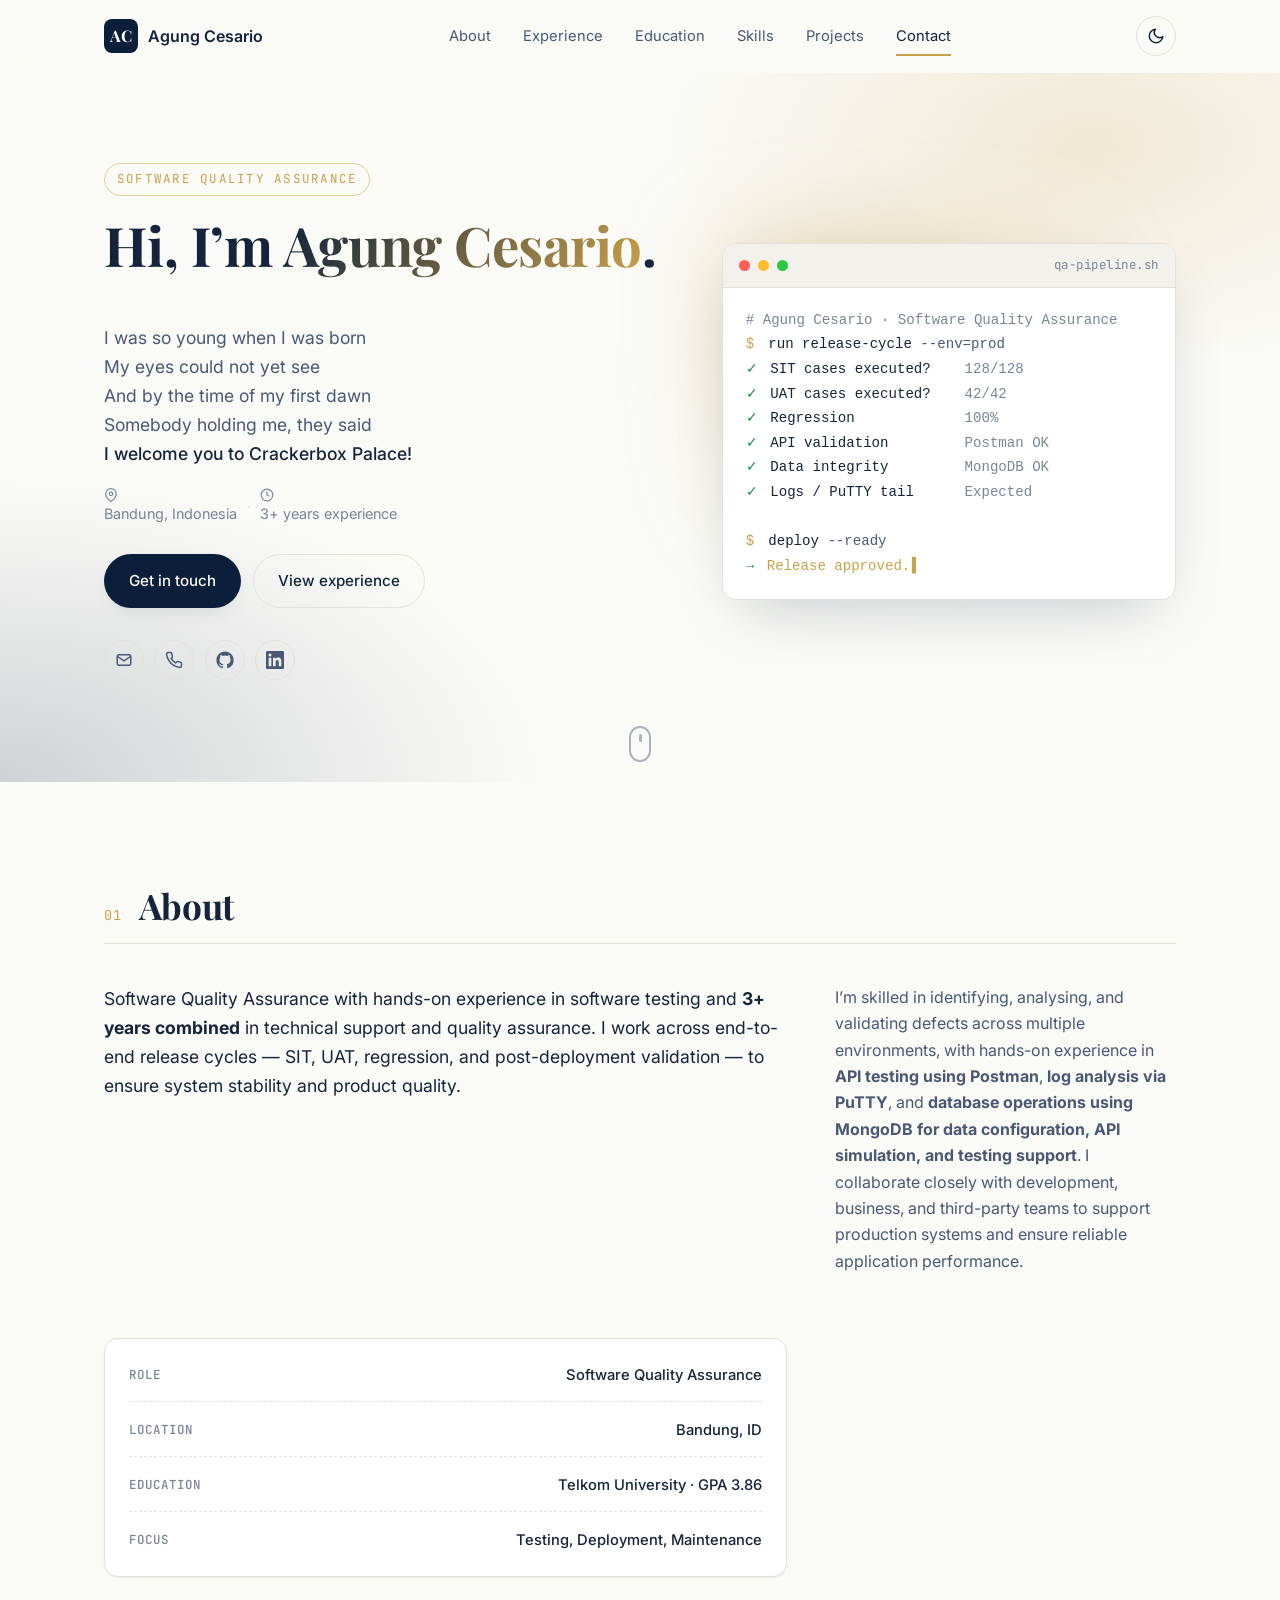
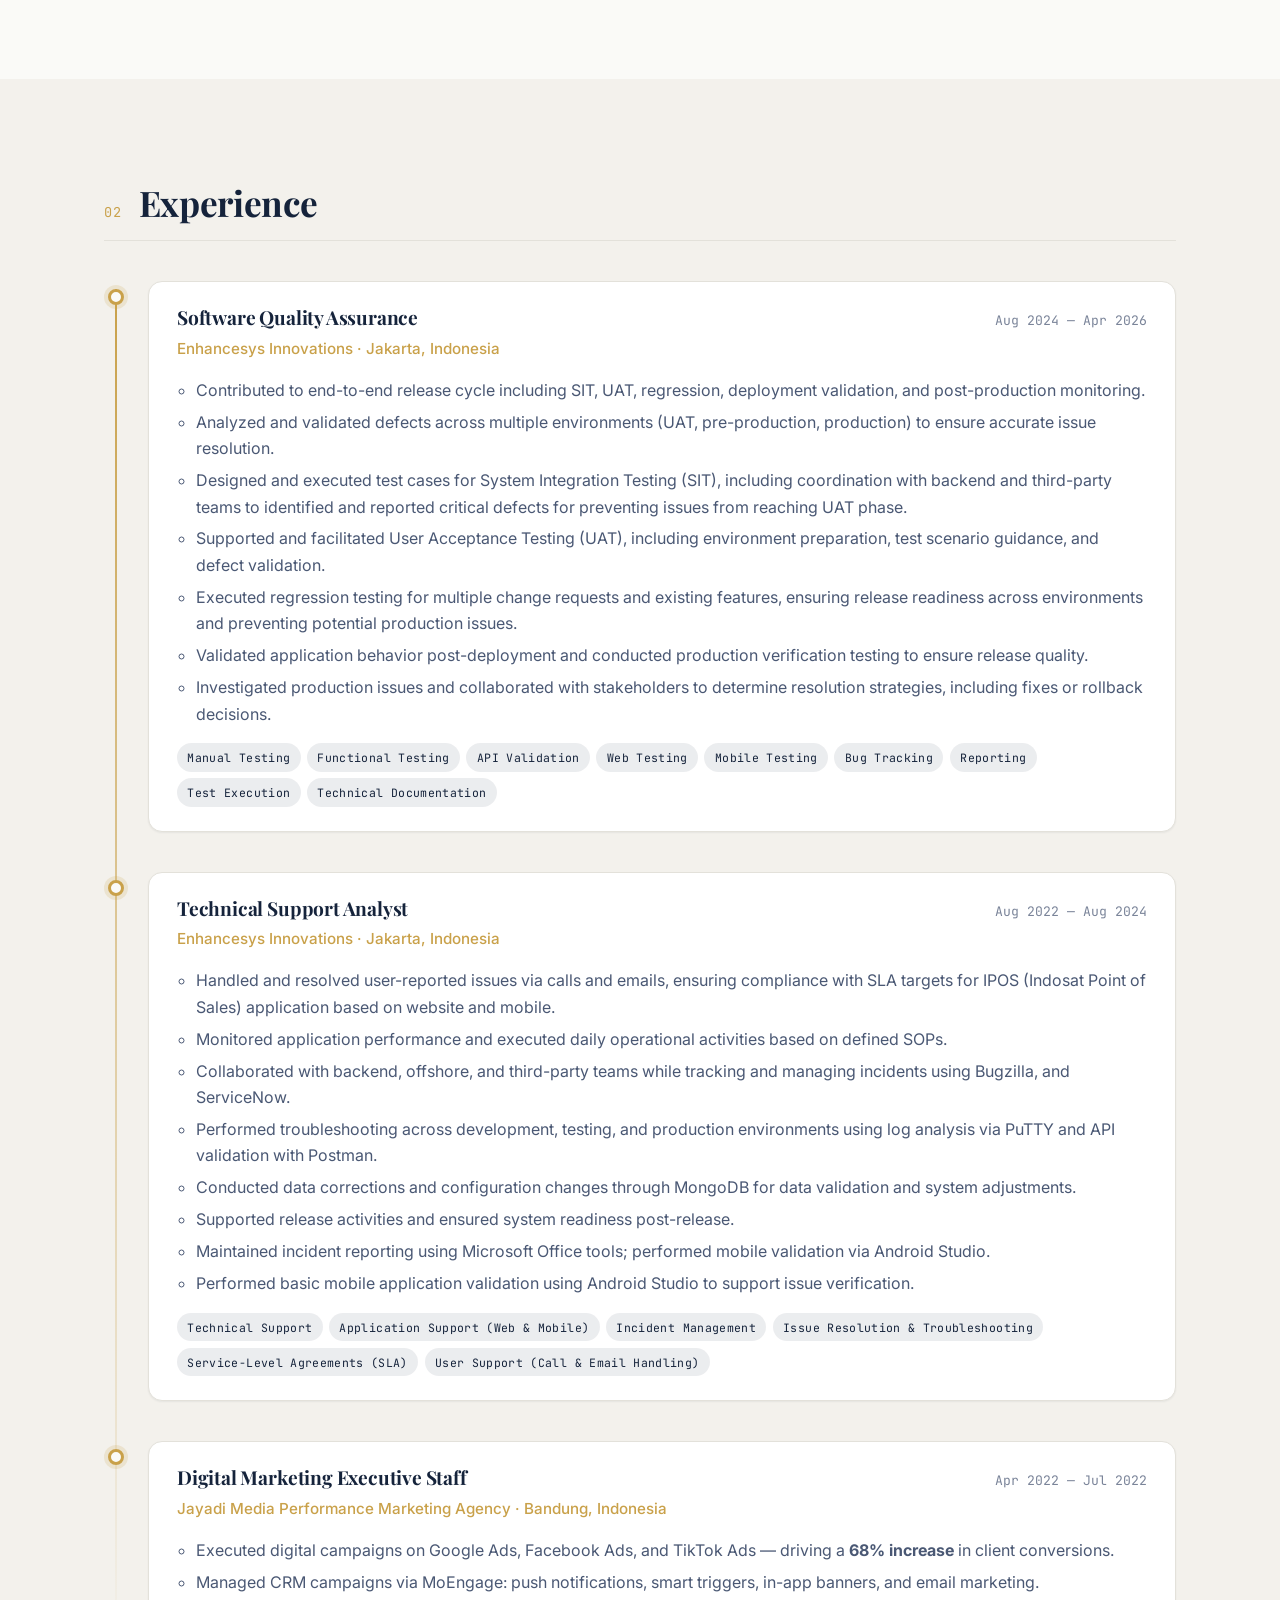
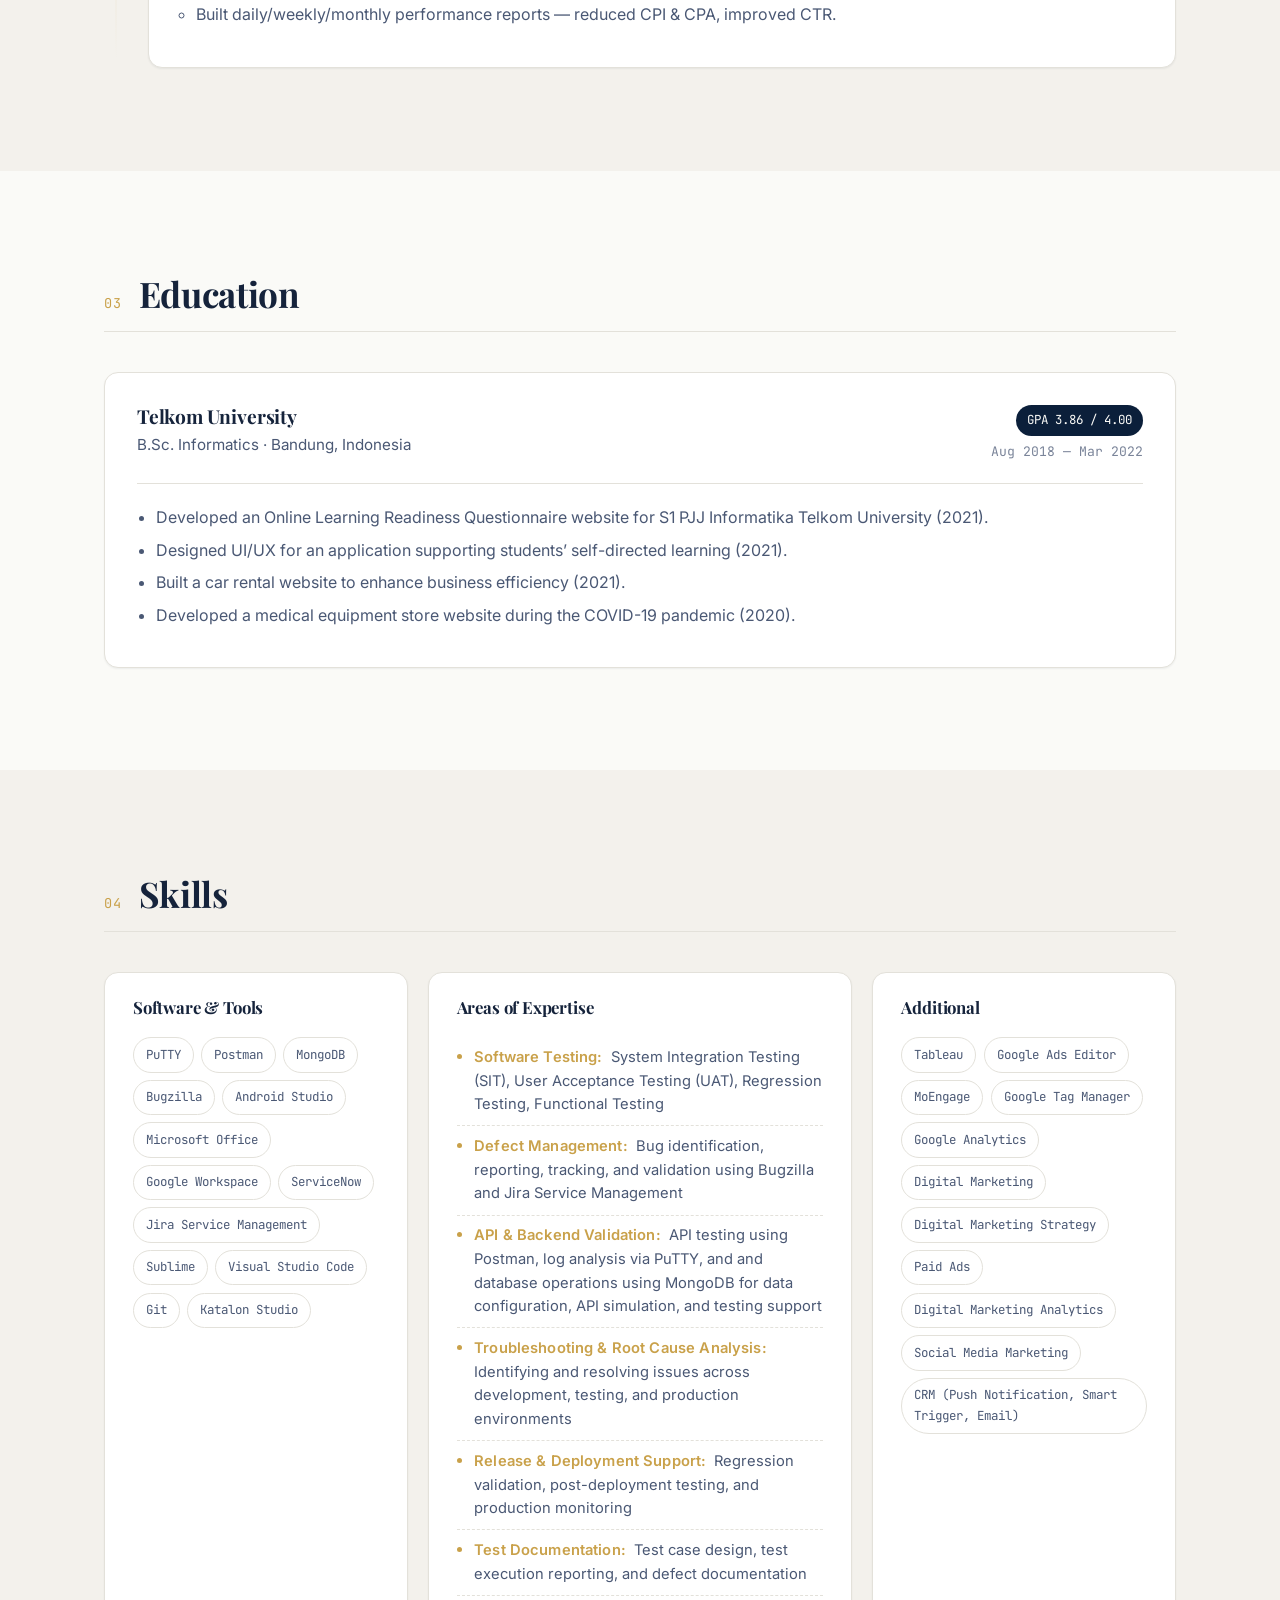
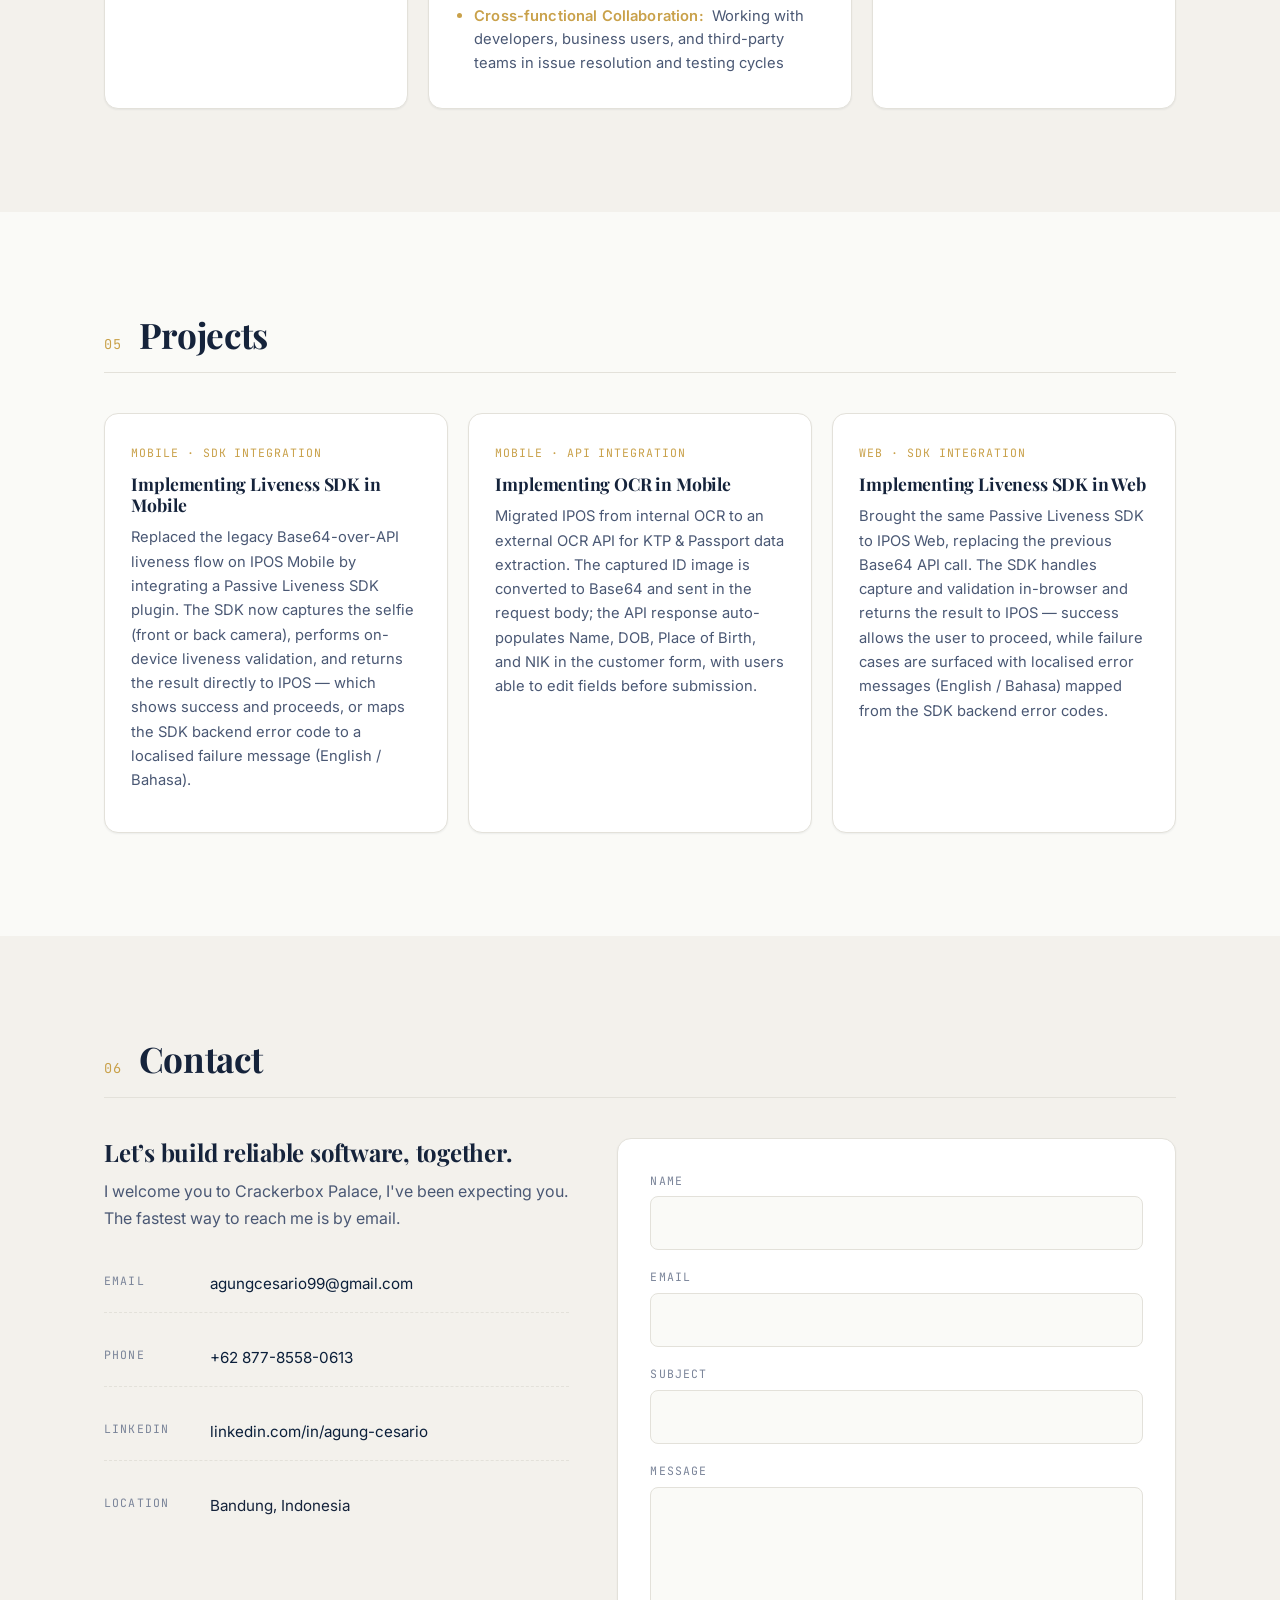
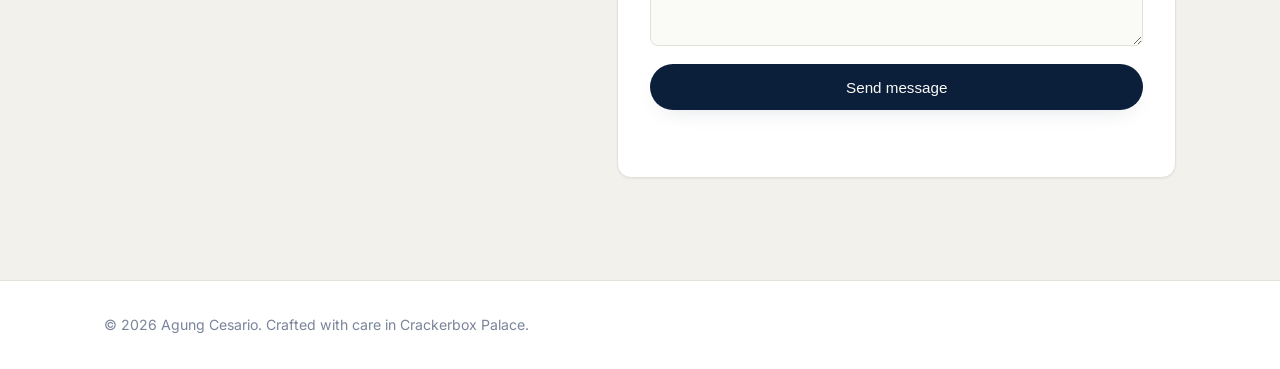
==== index.html @ 59f6a0f1 "update: minor content or layout change" ====
<!doctype html>
<html lang="en">
<head>
  <meta charset="utf-8" />
  <meta name="viewport" content="width=device-width, initial-scale=1" />
  <title>Agung Cesario — Software Quality Assurance</title>
  <meta name="description" content="Portfolio of Agung Cesario — Software Quality Assurance Engineer based in Jakarta, Indonesia. Specialised in SIT, UAT, regression testing, API & database validation." />
  <meta name="author" content="Agung Cesario" />
  <meta name="theme-color" content="#0b1f3a" />

  <!-- Open Graph -->
  <meta property="og:type" content="website" />
  <meta property="og:title" content="Agung Cesario — Software Quality Assurance" />
  <meta property="og:description" content="Software Quality Assurance"| SIT · UAT · Regression · API & SQL validation." />
  <meta property="og:url" content="https://agungcesario.github.io/" />

  <link rel="preconnect" href="https://fonts.googleapis.com" />
  <link rel="preconnect" href="https://fonts.gstatic.com" crossorigin />
  <link href="https://fonts.googleapis.com/css2?family=Inter:wght@300;400;500;600;700&family=Playfair+Display:wght@600;700&family=JetBrains+Mono:wght@400;500&display=swap" rel="stylesheet" />

  <link rel="stylesheet" href="styles.css" />
  <link rel="icon" href="data:image/svg+xml,%3Csvg xmlns='http://www.w3.org/2000/svg' viewBox='0 0 100 100'%3E%3Crect width='100' height='100' rx='20' fill='%230b1f3a'/%3E%3Ctext x='50' y='66' font-size='52' text-anchor='middle' fill='%23d4af37' font-family='Georgia,serif' font-weight='700'%3EA%3C/text%3E%3C/svg%3E" />
</head>
<body>
  <a class="skip-link" href="#main">Skip to content</a>

  <!-- ===== Navigation ===== -->
  <header class="nav" id="nav">
    <div class="container nav-inner">
      <a href="#hero" class="brand" aria-label="Agung Cesario — Home">
        <span class="brand-mark">AC</span>
        <span class="brand-text">Agung Cesario</span>
      </a>

      <nav class="nav-links" aria-label="Primary">
        <a href="#about">About</a>
        <a href="#experience">Experience</a>
        <a href="#education">Education</a>
        <a href="#skills">Skills</a>
        <a href="#projects">Projects</a>
        <a href="#contact">Contact</a>
      </nav>

      <div class="nav-actions">
        <button id="theme-toggle" class="icon-btn" aria-label="Toggle dark mode" title="Toggle theme">
          <svg class="icon-sun" width="18" height="18" viewBox="0 0 24 24" fill="none" stroke="currentColor" stroke-width="2" stroke-linecap="round" stroke-linejoin="round"><circle cx="12" cy="12" r="4"/><path d="M12 2v2M12 20v2M4.93 4.93l1.41 1.41M17.66 17.66l1.41 1.41M2 12h2M20 12h2M4.93 19.07l1.41-1.41M17.66 6.34l1.41-1.41"/></svg>
          <svg class="icon-moon" width="18" height="18" viewBox="0 0 24 24" fill="none" stroke="currentColor" stroke-width="2" stroke-linecap="round" stroke-linejoin="round"><path d="M21 12.79A9 9 0 1 1 11.21 3 7 7 0 0 0 21 12.79z"/></svg>
        </button>
        <button id="menu-toggle" class="icon-btn menu-toggle" aria-label="Open menu" aria-expanded="false">
          <span></span><span></span><span></span>
        </button>
      </div>
    </div>
  </header>

  <main id="main">

    <!-- ===== Hero ===== -->
    <section id="hero" class="hero">
      <div class="container hero-inner">
        <div class="hero-text">
          <p class="eyebrow">Software Quality Assurance</p>
          <h1 class="hero-title">
            Hi, I&rsquo;m <span class="accent">Agung Cesario</span>.
          </h1>
          <p class="hero-sub">
            <br>I was so young when I was born 
            <br>My eyes could not yet see
            <br>And by the time of my first dawn
            <br>Somebody holding me, they said
            <br><em>I welcome you to Crackerbox Palace!</em>
          </p>

          <div class="hero-meta">
            <span><svg width="14" height="14" viewBox="0 0 24 24" fill="none" stroke="currentColor" stroke-width="2"><path d="M21 10c0 7-9 13-9 13s-9-6-9-13a9 9 0 0 1 18 0z"/><circle cx="12" cy="10" r="3"/></svg> Bandung, Indonesia</span>
            <span class="dot">·</span>
            <span><svg width="14" height="14" viewBox="0 0 24 24" fill="none" stroke="currentColor" stroke-width="2"><circle cx="12" cy="12" r="10"/><path d="M12 6v6l4 2"/></svg> 3+ years experience</span>
          </div>

          <div class="hero-cta">
            <a class="btn btn-primary" href="#contact">Get in touch</a>
            <a class="btn btn-ghost" href="#experience">View experience</a>
          </div>

          <div class="hero-socials" aria-label="Social links">
            <a href="mailto:agungcesario99@gmail.com" aria-label="Email">
              <svg width="18" height="18" viewBox="0 0 24 24" fill="none" stroke="currentColor" stroke-width="2"><rect x="3" y="5" width="18" height="14" rx="2"/><path d="m3 7 9 6 9-6"/></svg>
            </a>
            <a href="tel:+6287785580613" aria-label="Phone">
              <svg width="18" height="18" viewBox="0 0 24 24" fill="none" stroke="currentColor" stroke-width="2"><path d="M22 16.92v3a2 2 0 0 1-2.18 2 19.79 19.79 0 0 1-8.63-3.07 19.5 19.5 0 0 1-6-6A19.79 19.79 0 0 1 2.12 4.18 2 2 0 0 1 4.11 2h3a2 2 0 0 1 2 1.72c.13.96.36 1.9.7 2.81a2 2 0 0 1-.45 2.11L8.09 9.91a16 16 0 0 0 6 6l1.27-1.27a2 2 0 0 1 2.11-.45c.91.34 1.85.57 2.81.7A2 2 0 0 1 22 16.92z"/></svg>
            </a>
            <a href="https://github.com/agungcesario" aria-label="GitHub" target="_blank" rel="noopener">
              <svg width="18" height="18" viewBox="0 0 24 24" fill="currentColor"><path d="M12 .5C5.65.5.5 5.65.5 12a11.5 11.5 0 0 0 7.86 10.92c.58.1.79-.25.79-.56v-2c-3.2.7-3.87-1.37-3.87-1.37-.52-1.34-1.28-1.7-1.28-1.7-1.05-.72.08-.7.08-.7 1.16.08 1.77 1.2 1.77 1.2 1.03 1.77 2.7 1.26 3.36.96.1-.75.4-1.26.73-1.55-2.55-.29-5.24-1.28-5.24-5.7 0-1.26.45-2.29 1.19-3.1-.12-.3-.52-1.48.11-3.08 0 0 .97-.31 3.18 1.18a11 11 0 0 1 5.78 0c2.2-1.49 3.17-1.18 3.17-1.18.64 1.6.24 2.78.12 3.08.74.81 1.18 1.84 1.18 3.1 0 4.43-2.69 5.4-5.26 5.69.41.36.78 1.07.78 2.16v3.2c0 .31.2.67.8.56A11.5 11.5 0 0 0 23.5 12C23.5 5.65 18.35.5 12 .5z"/></svg>
            </a>
            <a href="https://www.linkedin.com/in/agung-cesario-a86125245/" aria-label="LinkedIn" target="_blank" rel="noopener">
              <svg width="18" height="18" viewBox="0 0 24 24" fill="currentColor"><path d="M20.45 20.45h-3.55v-5.57c0-1.33-.03-3.04-1.85-3.04-1.86 0-2.14 1.45-2.14 2.95v5.66H9.36V9h3.41v1.56h.05c.48-.9 1.64-1.85 3.37-1.85 3.6 0 4.27 2.37 4.27 5.45v6.29zM5.34 7.43a2.06 2.06 0 1 1 0-4.12 2.06 2.06 0 0 1 0 4.12zM7.12 20.45H3.56V9h3.56v11.45zM22.22 0H1.77C.79 0 0 .77 0 1.72v20.56C0 23.23.79 24 1.77 24h20.45c.98 0 1.78-.77 1.78-1.72V1.72C24 .77 23.2 0 22.22 0z"/></svg>
            </a>
          </div>
        </div>

        <div class="hero-card" aria-hidden="true">
          <div class="card-glow"></div>
          <div class="terminal">
            <div class="terminal-bar">
              <span></span><span></span><span></span>
              <p>qa-pipeline.sh</p>
            </div>
            <pre class="terminal-body"><span class="t-comment"># Agung Cesario · Software Quality Assurance</span>
<span class="t-prompt">$</span> run release-cycle <span class="t-flag">--env=prod</span>
<span class="t-ok">✓</span> SIT cases executed?    <span class="t-dim">128/128</span>
<span class="t-ok">✓</span> UAT cases executed?    <span class="t-dim">42/42</span>
<span class="t-ok">✓</span> Regression             <span class="t-dim">100%</span>
<span class="t-ok">✓</span> API validation         <span class="t-dim">Postman OK</span>
<span class="t-ok">✓</span> Data integrity         <span class="t-dim">MongoDB OK</span>
<span class="t-ok">✓</span> Logs / PuTTY tail      <span class="t-dim">Expected</span>

<span class="t-prompt">$</span> deploy <span class="t-flag">--ready</span>
<span class="t-ok">→</span> <span class="t-accent">Release approved.</span><span class="cursor">▍</span></pre>
          </div>
        </div>
      </div>
      <div class="scroll-cue" aria-hidden="true"><span></span></div>
    </section>

    <!-- ===== About ===== -->
    <section id="about" class="section">
      <div class="container">
        <header class="section-head">
          <span class="section-num">01</span>
          <h2>About</h2>
        </header>

        <div class="about-grid">
          <p class="lead">
            Software Quality Assurance with hands-on experience in software testing and
            <strong>3+ years combined</strong> in technical support and quality assurance. I work across
            end-to-end release cycles — SIT, UAT, regression, and post-deployment validation — to ensure
            system stability and product quality.
          </p>
          <p>
            I&rsquo;m skilled in identifying, analysing, and validating defects across multiple environments,
            with hands-on experience in <strong>API testing using Postman</strong>, <strong>log analysis via PuTTY</strong>,
            and <strong>database operations using
            MongoDB for data configuration, API simulation, and testing support</strong>. I collaborate closely with development, business,
            and third-party teams to support production systems and ensure reliable application performance.
          </p>

          <ul class="quick-facts">
            <li><strong>Role</strong><span>Software Quality Assurance</span></li>
            <li><strong>Location</strong><span>Bandung, ID</span></li>
            <li><strong>Education</strong><span>Telkom University · GPA 3.86</span></li>
            <li><strong>Focus</strong><span>Testing, Deployment, Maintenance</span></li>
          </ul>
        </div>
      </div>
    </section>

    <!-- ===== Experience ===== -->
    <section id="experience" class="section section-alt">
      <div class="container">
        <header class="section-head">
          <span class="section-num">02</span>
          <h2>Experience</h2>
        </header>

        <ol class="timeline">
          <li class="t-item">
            <div class="t-marker"></div>
            <div class="t-content">
              <div class="t-head">
                <h3>Software Quality Assurance</h3>
                <span class="t-date">Aug 2024 — Apr 2026</span>
              </div>
              <p class="t-company">Enhancesys Innovations · Jakarta, Indonesia</p>
              <ul>
                <li>Contributed to end-to-end release cycle including SIT, UAT, regression, deployment validation, and post-production monitoring.</li>
                <li>Analyzed and validated defects across multiple environments (UAT, pre-production, production) to ensure accurate issue resolution.</li>
                <li>Designed and executed test cases for System Integration Testing (SIT), including coordination with backend and third-party teams to identified and reported critical defects for preventing issues from reaching UAT phase.</li>
                <li>Supported and facilitated User Acceptance Testing (UAT), including environment preparation, test scenario guidance, and defect validation.</li>
                <li>Executed regression testing for multiple change requests and existing features, ensuring release readiness across environments and preventing potential production issues.</li>
                <li>Validated application behavior post-deployment and conducted production verification testing to ensure release quality.</li>
                <li>Investigated production issues and collaborated with stakeholders to determine resolution strategies, including fixes or rollback decisions.</li>
              </ul>
              <div class="chips">
                <span>Manual Testing</span><span>Functional Testing</span><span>API Validation</span><span>Web Testing</span><span>Mobile Testing</span><span>Bug Tracking</span><span>Reporting</span><span>Test Execution</span><span>Technical Documentation</span>
              </div>
            </div>
          </li>

          <li class="t-item">
            <div class="t-marker"></div>
            <div class="t-content">
              <div class="t-head">
                <h3>Technical Support Analyst</h3>
                <span class="t-date">Aug 2022 — Aug 2024</span>
              </div>
              <p class="t-company">Enhancesys Innovations · Jakarta, Indonesia</p>
              <ul>
                <li>Handled and resolved user-reported issues via calls and emails, ensuring compliance with SLA targets for IPOS (Indosat Point of Sales) application based on website and mobile.</li>
                <li>Monitored application performance and executed daily operational activities based on defined SOPs.</li>
                <li>Collaborated with backend, offshore, and third-party teams while tracking and managing incidents using Bugzilla, and ServiceNow.</li>
                <li>Performed troubleshooting across development, testing, and production environments using log analysis via PuTTY and API validation with Postman.</li>
                <li>Conducted data corrections and configuration changes through MongoDB for data validation and system adjustments.</li>
                <li>Supported release activities and ensured system readiness post-release.</li>
                <li>Maintained incident reporting using Microsoft Office tools; performed mobile validation via Android Studio.</li>
                <li>Performed basic mobile application validation using Android Studio to support issue verification.</li>
              </ul>
              <div class="chips">
                <span>Technical Support</span><span>Application Support (Web & Mobile)</span><span>Incident Management</span><span>Issue Resolution & Troubleshooting</span><span>Service-Level Agreements (SLA)</span><span>User Support (Call & Email Handling)</span>
              </div>
            </div>
          </li>

          <li class="t-item">
            <div class="t-marker"></div>
            <div class="t-content">
              <div class="t-head">
                <h3>Digital Marketing Executive Staff</h3>
                <span class="t-date">Apr 2022 — Jul 2022</span>
              </div>
              <p class="t-company">Jayadi Media Performance Marketing Agency · Bandung, Indonesia</p>
              <ul>
                <li>Executed digital campaigns on Google Ads, Facebook Ads, and TikTok Ads — driving a <strong>68% increase</strong> in client conversions.</li>
                <li>Managed CRM campaigns via MoEngage: push notifications, smart triggers, in-app banners, and email marketing.</li>
                <li>Built daily/weekly/monthly performance reports — reduced CPI &amp; CPA, improved CTR.</li>
              </ul>
              <div class="chips">
              </div>
            </div>
          </li>
        </ol>
      </div>
    </section>

    <!-- ===== Education ===== -->
    <section id="education" class="section">
      <div class="container">
        <header class="section-head">
          <span class="section-num">03</span>
          <h2>Education</h2>
        </header>

        <article class="edu-card">
          <div class="edu-head">
            <div>
              <h3>Telkom University</h3>
              <p class="edu-meta">B.Sc. Informatics · Bandung, Indonesia</p>
            </div>
            <div class="edu-side">
              <span class="badge">GPA 3.86 / 4.00</span>
              <span class="t-date">Aug 2018 — Mar 2022</span>
            </div>
          </div>
          <ul>
            <li>Developed an Online Learning Readiness Questionnaire website for S1 PJJ Informatika Telkom University (2021).</li>
            <li>Designed UI/UX for an application supporting students&rsquo; self-directed learning (2021).</li>
            <li>Built a car rental website to enhance business efficiency (2021).</li>
            <li>Developed a medical equipment store website during the COVID-19 pandemic (2020).</li>
          </ul>
        </article>
      </div>
    </section>

    <!-- ===== Skills ===== -->
    <section id="skills" class="section section-alt">
      <div class="container">
        <header class="section-head">
          <span class="section-num">04</span>
          <h2>Skills</h2>
        </header>

        <div class="skills-grid skills-3col">
          <div class="skill-card">
            <h3>Software &amp; Tools</h3>
            <div class="tag-cloud">
              <span>PuTTY</span><span>Postman</span><span>MongoDB
              </span><span>Bugzilla</span>
              <span>Android Studio</span><span>Microsoft Office</span><span>Google Workspace</span>
              <span>ServiceNow</span><span>Jira Service Management</span><span>Sublime</span>
              <span>Visual Studio Code</span><span>Git</span><span>Katalon Studio</span>
            </div>
          </div>

          <div class="skill-card">
            <h3>Areas of Expertise</h3>
            <ul class="expertise-list">
              <li><strong>Software Testing:</strong> System Integration Testing (SIT), User Acceptance Testing (UAT), Regression Testing, Functional Testing</li>
              <li><strong>Defect Management:</strong> Bug identification, reporting, tracking, and validation using Bugzilla and Jira Service Management</li>
              <li><strong>API &amp; Backend Validation:</strong> API testing using Postman, log analysis via PuTTY, and and database operations using
              MongoDB for data configuration, API simulation, and testing support</li>
              <li><strong>Troubleshooting &amp; Root Cause Analysis:</strong> Identifying and resolving issues across development, testing, and production environments</li>
              <li><strong>Release &amp; Deployment Support:</strong> Regression validation, post-deployment testing, and production monitoring</li>
              <li><strong>Test Documentation:</strong> Test case design, test execution reporting, and defect documentation</li>
              <li><strong>Cross-functional Collaboration:</strong> Working with developers, business users, and third-party teams in issue resolution and testing cycles</li>
            </ul>
          </div>

          <div class="skill-card">
            <h3>Additional</h3>
            <div class="tag-cloud">
              <span>Tableau</span><span>Google Ads Editor</span><span>MoEngage</span>
              <span>Google Tag Manager</span><span>Google Analytics</span>
              <span>Digital Marketing</span><span>Digital Marketing Strategy</span>
              <span>Paid Ads</span><span>Digital Marketing Analytics</span>
              <span>Social Media Marketing</span>
              <span>CRM (Push Notification, Smart Trigger, Email)</span>
            </div>
          </div>
        </div>
      </div>
    </section>

    <!-- ===== Projects ===== -->
    <section id="projects" class="section">
      <div class="container">
        <header class="section-head">
          <span class="section-num">05</span>
          <h2>Projects</h2>
        </header>

        <div class="projects-grid">
          <article class="project">
            <div class="project-tag">Mobile · SDK Integration</div>
            <h3>Implementing Liveness SDK in Mobile</h3>
            <p>Replaced the legacy Base64-over-API liveness flow on IPOS Mobile by integrating a Passive Liveness SDK plugin. The SDK now captures the selfie (front or back camera), performs on-device liveness validation, and returns the result directly to IPOS — which shows success and proceeds, or maps the SDK backend error code to a localised failure message (English / Bahasa).</p>
            <ul class="project-stack">
            </ul>
          </article>

          <article class="project">
            <div class="project-tag">Mobile · API Integration</div>
            <h3>Implementing OCR in Mobile</h3>
            <p>Migrated IPOS from internal OCR to an external OCR API for KTP &amp; Passport data extraction. The captured ID image is converted to Base64 and sent in the request body; the API response auto-populates Name, DOB, Place of Birth, and NIK in the customer form, with users able to edit fields before submission.</p>
            <ul class="project-stack">
            </ul>
          </article>

          <article class="project">
            <div class="project-tag">Web · SDK Integration</div>
            <h3>Implementing Liveness SDK in Web</h3>
            <p>Brought the same Passive Liveness SDK to IPOS Web, replacing the previous Base64 API call. The SDK handles capture and validation in-browser and returns the result to IPOS — success allows the user to proceed, while failure cases are surfaced with localised error messages (English / Bahasa) mapped from the SDK backend error codes.</p>
            <ul class="project-stack">
            </ul>
          </article>
        </div>
      </div>
    </section>

    <!-- ===== Contact ===== -->
    <section id="contact" class="section section-alt">
      <div class="container contact-wrap">
        <header class="section-head">
          <span class="section-num">06</span>
          <h2>Contact</h2>
        </header>

        <div class="contact-grid">
          <div class="contact-info">
            <h3>Let&rsquo;s build reliable software, together.</h3>
            <p>I welcome you to Crackerbox Palace, I've been expecting you. The fastest way to reach me is by email.</p>

            <ul class="contact-list">
              <li>
                <span class="ci-label">Email</span>
                <a href="mailto:agungcesario99@gmail.com">agungcesario99@gmail.com</a>
              </li>
              <li>
                <span class="ci-label">Phone</span>
                <a href="tel:+6287785580613">+62 877-8558-0613</a>
              </li>
              <li>
                <span class="ci-label">LinkedIn</span>
                <a href="https://www.linkedin.com/in/agung-cesario-a86125245/" target="_blank" rel="noopener">linkedin.com/in/agung-cesario</a>
              </li>
              <li>
                <span class="ci-label">Location</span>
                <span>Bandung, Indonesia</span>
              </li>
            </ul>
          </div>

          <form class="contact-form" id="contact-form" novalidate>
            <div class="field">
              <label for="cf-name">Name</label>
              <input id="cf-name" name="name" type="text" autocomplete="name" required />
            </div>
            <div class="field">
              <label for="cf-email">Email</label>
              <input id="cf-email" name="email" type="email" autocomplete="email" required />
            </div>
            <div class="field">
              <label for="cf-subject">Subject</label>
              <input id="cf-subject" name="subject" type="text" required />
            </div>
            <div class="field">
              <label for="cf-message">Message</label>
              <textarea id="cf-message" name="message" rows="5" required></textarea>
            </div>
            <button type="submit" class="btn btn-primary">Send message</button>
            <p class="form-note" id="form-note" role="status"></p>
          </form>
        </div>
      </div>
    </section>
  </main>

  <!-- ===== Footer ===== -->
  <footer class="footer">
    <div class="container footer-inner">
      <p>&copy; <span id="year"></span> Agung Cesario. Crafted with care in Crackerbox Palace.</p>
    </div>
  </footer>

  <script src="script.js"></script>
</body>
</html>
---- styles.css ----
/* ============================================================
   Agung Cesario — Portfolio
   Minimalist · Formal · Interactive
   ============================================================ */

/* ----- Tokens ----- */
:root {
  --navy:        #0b1f3a;
  --navy-2:      #102a4c;
  --gold:        #c9a14a;
  --gold-soft:   #e7c97c;
  --bg:          #fafaf7;
  --surface:     #ffffff;
  --surface-2:   #f3f1ec;
  --text:        #15233b;
  --text-soft:   #4a5874;
  --muted:       #7a8499;
  --line:        #e3e1da;
  --shadow-sm:   0 1px 2px rgba(11, 31, 58, .06);
  --shadow-md:   0 8px 24px -12px rgba(11, 31, 58, .18);
  --shadow-lg:   0 24px 60px -24px rgba(11, 31, 58, .25);

  --radius:      14px;
  --radius-sm:   8px;

  --font-sans:   'Inter', system-ui, -apple-system, 'Segoe UI', Roboto, sans-serif;
  --font-serif:  'Playfair Display', Georgia, serif;
  --font-mono:   'JetBrains Mono', 'SF Mono', Menlo, monospace;

  --container:   1120px;
  --ease:        cubic-bezier(.2, .7, .2, 1);
}

[data-theme="dark"] {
  --navy:        #e7c97c;
  --navy-2:      #f0d68a;
  --gold:        #e7c97c;
  --gold-soft:   #f3dfa3;
  --bg:          #0a1426;
  --surface:     #0f1d36;
  --surface-2:   #14264a;
  --text:        #eaf0fb;
  --text-soft:   #b8c4dc;
  --muted:       #7d8aa6;
  --line:        #1f335c;
  --shadow-sm:   0 1px 2px rgba(0, 0, 0, .3);
  --shadow-md:   0 10px 30px -12px rgba(0, 0, 0, .55);
  --shadow-lg:   0 28px 70px -24px rgba(0, 0, 0, .7);
}

/* ----- Base ----- */
*,
*::before,
*::after { box-sizing: border-box; }

html { scroll-behavior: smooth; -webkit-text-size-adjust: 100%; }

body {
  margin: 0;
  font-family: var(--font-sans);
  font-size: 16px;
  line-height: 1.65;
  color: var(--text);
  background: var(--bg);
  -webkit-font-smoothing: antialiased;
  text-rendering: optimizeLegibility;
  transition: background-color .35s var(--ease), color .35s var(--ease);
}

img, svg { display: block; max-width: 100%; }

a {
  color: var(--navy);
  text-decoration: none;
  transition: color .2s var(--ease);
}
a:hover { color: var(--gold); }

h1, h2, h3, h4 { font-family: var(--font-serif); color: var(--text); margin: 0 0 .5em; line-height: 1.2; letter-spacing: -.01em; }
h1 { font-size: clamp(2.2rem, 5vw, 3.4rem); }
h2 { font-size: clamp(1.7rem, 3vw, 2.2rem); }
h3 { font-size: 1.2rem; }
p  { margin: 0 0 1em; color: var(--text-soft); }

::selection { background: var(--gold); color: var(--navy); }

.container { width: 100%; max-width: var(--container); margin: 0 auto; padding: 0 1.5rem; }

.skip-link {
  position: absolute; left: -999px; top: 0;
  background: var(--navy); color: #fff; padding: .6rem 1rem;
  border-radius: 0 0 6px 0; z-index: 999;
}
.skip-link:focus { left: 0; }

/* ----- Buttons ----- */
.btn {
  display: inline-flex;
  align-items: center;
  justify-content: center;
  gap: .5rem;
  padding: .85rem 1.5rem;
  font-weight: 500;
  font-size: .95rem;
  border-radius: 999px;
  border: 1px solid transparent;
  cursor: pointer;
  transition: transform .2s var(--ease), background-color .2s var(--ease), color .2s var(--ease), border-color .2s var(--ease), box-shadow .2s var(--ease);
}
.btn-primary {
  background: var(--navy);
  color: var(--bg);
  box-shadow: var(--shadow-md);
}
.btn-primary:hover { transform: translateY(-2px); background: var(--navy-2); color: var(--bg); }
[data-theme="dark"] .btn-primary { color: #0a1426; }

.btn-ghost {
  background: transparent;
  color: var(--text);
  border-color: var(--line);
}
.btn-ghost:hover { border-color: var(--navy); color: var(--navy); transform: translateY(-2px); }

.icon-btn {
  display: inline-grid; place-items: center;
  width: 40px; height: 40px;
  background: transparent;
  border: 1px solid var(--line);
  border-radius: 999px;
  color: var(--text);
  cursor: pointer;
  transition: background-color .2s var(--ease), color .2s var(--ease), border-color .2s var(--ease);
}
.icon-btn:hover { color: var(--gold); border-color: var(--gold); }

/* ----- Navigation ----- */
.nav {
  position: sticky; top: 0; z-index: 50;
  backdrop-filter: saturate(180%) blur(12px);
  -webkit-backdrop-filter: saturate(180%) blur(12px);
  background: color-mix(in srgb, var(--bg) 80%, transparent);
  border-bottom: 1px solid transparent;
  transition: border-color .25s var(--ease), background-color .25s var(--ease);
}
.nav.scrolled { border-bottom-color: var(--line); }

.nav-inner {
  display: flex;
  align-items: center;
  justify-content: space-between;
  height: 72px;
}

.brand {
  display: inline-flex; align-items: center; gap: .65rem;
  color: var(--text);
  font-weight: 600;
}
.brand-mark {
  display: inline-grid; place-items: center;
  width: 34px; height: 34px;
  background: var(--navy);
  color: var(--bg);
  border-radius: 8px;
  font-family: var(--font-serif);
  font-weight: 700;
  letter-spacing: .02em;
}
[data-theme="dark"] .brand-mark { color: #0a1426; }

.nav-links {
  display: flex;
  gap: 2rem;
  font-size: .92rem;
}
.nav-links a {
  color: var(--text-soft);
  position: relative;
  padding: .25rem 0;
}
.nav-links a::after {
  content: ""; position: absolute; left: 0; bottom: -4px;
  width: 0; height: 2px; background: var(--gold);
  transition: width .25s var(--ease);
}
.nav-links a:hover,
.nav-links a.active { color: var(--text); }
.nav-links a.active::after { width: 100%; }

.nav-actions { display: flex; align-items: center; gap: .6rem; }

.icon-sun, .icon-moon { display: none; }
[data-theme="dark"] .icon-sun { display: block; }
[data-theme="light"] .icon-moon,
:root:not([data-theme="dark"]) .icon-moon { display: block; }

.menu-toggle { display: none; flex-direction: column; gap: 4px; padding: 0; }
.menu-toggle span {
  display: block; width: 18px; height: 2px;
  background: currentColor; border-radius: 2px;
  transition: transform .25s var(--ease), opacity .25s var(--ease);
}
.menu-toggle[aria-expanded="true"] span:nth-child(1) { transform: translateY(6px) rotate(45deg); }
.menu-toggle[aria-expanded="true"] span:nth-child(2) { opacity: 0; }
.menu-toggle[aria-expanded="true"] span:nth-child(3) { transform: translateY(-6px) rotate(-45deg); }

/* ----- Hero ----- */
.hero {
  position: relative;
  padding: clamp(3.5rem, 7vw, 6rem) 0 clamp(4rem, 8vw, 7rem);
  overflow: hidden;
}
.hero::before {
  content: "";
  position: absolute; inset: 0;
  background:
    radial-gradient(700px 380px at 85% 10%, color-mix(in srgb, var(--gold) 20%, transparent), transparent 60%),
    radial-gradient(900px 500px at 0% 100%, color-mix(in srgb, var(--navy) 18%, transparent), transparent 60%);
  pointer-events: none;
  z-index: 0;
}
.hero-inner {
  position: relative; z-index: 1;
  display: grid;
  grid-template-columns: 1.1fr .9fr;
  align-items: center;
  gap: clamp(2rem, 5vw, 4rem);
}

.eyebrow {
  display: inline-block;
  font-family: var(--font-mono);
  font-size: .78rem;
  letter-spacing: .18em;
  text-transform: uppercase;
  color: var(--gold);
  margin: 0 0 1rem;
  padding: .35rem .75rem;
  border: 1px solid color-mix(in srgb, var(--gold) 50%, transparent);
  border-radius: 999px;
}

.hero-title { margin-bottom: 1rem; }
.hero-title .accent {
  background: linear-gradient(120deg, var(--navy), var(--gold));
  -webkit-background-clip: text;
  background-clip: text;
  color: transparent;
}

.hero-sub {
  font-size: 1.1rem;
  max-width: 56ch;
  color: var(--text-soft);
}
.hero-sub em { font-style: normal; color: var(--text); font-weight: 500; }

.hero-meta {
  display: flex; align-items: center; gap: .6rem;
  color: var(--muted);
  font-size: .9rem;
  margin: 1.25rem 0 1.75rem;
}
.hero-meta svg { vertical-align: -2px; margin-right: .25rem; }
.hero-meta .dot { color: var(--line); }

.hero-cta { display: flex; flex-wrap: wrap; gap: .75rem; margin-bottom: 2rem; }

.hero-socials {
  display: flex; gap: .65rem;
}
.hero-socials a {
  display: inline-grid; place-items: center;
  width: 40px; height: 40px;
  border: 1px solid var(--line);
  border-radius: 999px;
  color: var(--text-soft);
  transition: color .2s var(--ease), border-color .2s var(--ease), transform .2s var(--ease);
}
.hero-socials a:hover { color: var(--gold); border-color: var(--gold); transform: translateY(-2px); }

/* Hero card / terminal */
.hero-card { position: relative; }
.card-glow {
  position: absolute; inset: -20px;
  background: radial-gradient(circle at 30% 20%, color-mix(in srgb, var(--gold) 35%, transparent), transparent 60%);
  filter: blur(40px);
  z-index: 0;
}
.terminal {
  position: relative;
  background: var(--surface);
  border: 1px solid var(--line);
  border-radius: var(--radius);
  box-shadow: var(--shadow-lg);
  overflow: hidden;
  font-family: var(--font-mono);
  font-size: .88rem;
  z-index: 1;
}
.terminal-bar {
  display: flex; align-items: center; gap: .5rem;
  padding: .7rem 1rem;
  background: var(--surface-2);
  border-bottom: 1px solid var(--line);
}
.terminal-bar span {
  width: 11px; height: 11px; border-radius: 50%;
  background: #ff5f57;
}
.terminal-bar span:nth-child(2) { background: #febc2e; }
.terminal-bar span:nth-child(3) { background: #28c840; }
.terminal-bar p {
  margin: 0 0 0 auto;
  font-size: .78rem;
  color: var(--muted);
  letter-spacing: .04em;
}
.terminal-body {
  margin: 0;
  padding: 1.25rem 1.4rem;
  line-height: 1.75;
  color: var(--text);
  white-space: pre-wrap;
}
.t-comment { color: var(--muted); }
.t-prompt  { color: var(--gold); margin-right: .35rem; }
.t-flag    { color: var(--text-soft); }
.t-ok      { color: #1e8a4f; margin-right: .25rem; }
[data-theme="dark"] .t-ok { color: #5fd791; }
.t-dim     { color: var(--muted); }
.t-accent  { color: var(--gold); font-weight: 500; }
.cursor    { display: inline-block; animation: blink 1s steps(2) infinite; color: var(--gold); margin-left: 2px; }
@keyframes blink { 50% { opacity: 0; } }

.scroll-cue {
  position: absolute; bottom: 1.25rem; left: 50%; transform: translateX(-50%);
  width: 22px; height: 36px;
  border: 2px solid var(--muted); border-radius: 999px;
  display: grid; place-items: start center;
  padding-top: 6px;
  opacity: .6;
}
.scroll-cue span {
  width: 3px; height: 8px; background: var(--muted); border-radius: 2px;
  animation: scrollCue 1.6s var(--ease) infinite;
}
@keyframes scrollCue { 0% { transform: translateY(0); opacity: 1; } 100% { transform: translateY(10px); opacity: 0; } }

/* ----- Section base ----- */
.section { padding: clamp(4rem, 8vw, 7rem) 0; }
.section-alt { background: var(--surface-2); }

.section-head {
  display: flex; align-items: baseline; gap: 1rem;
  margin: 0 0 2.5rem;
  padding-bottom: 1rem;
  border-bottom: 1px solid var(--line);
}
.section-head h2 { margin: 0; }
.section-num {
  font-family: var(--font-mono);
  color: var(--gold);
  font-size: .85rem;
  letter-spacing: .1em;
}

/* ----- About ----- */
.about-grid {
  display: grid;
  grid-template-columns: 2fr 1fr;
  gap: 3rem;
}
.about-grid .lead { font-size: 1.1rem; color: var(--text); }
.quick-facts {
  list-style: none;
  margin: 0; padding: 1.5rem;
  background: var(--surface);
  border: 1px solid var(--line);
  border-radius: var(--radius);
  box-shadow: var(--shadow-sm);
  display: grid; gap: 1rem;
  align-self: start;
}
.quick-facts li {
  display: flex; justify-content: space-between; align-items: center;
  gap: 1rem;
  padding-bottom: .85rem;
  border-bottom: 1px dashed var(--line);
  font-size: .92rem;
}
.quick-facts li:last-child { border-bottom: 0; padding-bottom: 0; }
.quick-facts strong { color: var(--muted); font-weight: 500; font-family: var(--font-mono); font-size: .78rem; letter-spacing: .08em; text-transform: uppercase; }
.quick-facts span { color: var(--text); font-weight: 500; text-align: right; }

/* ----- Timeline ----- */
.timeline {
  list-style: none;
  margin: 0; padding: 0;
  position: relative;
}
.timeline::before {
  content: "";
  position: absolute; left: 11px; top: 8px; bottom: 8px;
  width: 2px;
  background: linear-gradient(to bottom, var(--gold), transparent);
}
.t-item {
  position: relative;
  padding: 0 0 2.5rem 2.75rem;
}
.t-item:last-child { padding-bottom: 0; }

.t-marker {
  position: absolute; left: 4px; top: 8px;
  width: 16px; height: 16px;
  background: var(--bg);
  border: 3px solid var(--gold);
  border-radius: 50%;
  box-shadow: 0 0 0 4px color-mix(in srgb, var(--gold) 18%, transparent);
}
.t-content {
  background: var(--surface);
  border: 1px solid var(--line);
  border-radius: var(--radius);
  padding: 1.5rem 1.75rem;
  box-shadow: var(--shadow-sm);
  transition: transform .25s var(--ease), box-shadow .25s var(--ease), border-color .25s var(--ease);
}
.t-content:hover {
  transform: translateY(-3px);
  box-shadow: var(--shadow-md);
  border-color: color-mix(in srgb, var(--gold) 40%, var(--line));
}
.t-head {
  display: flex; flex-wrap: wrap; justify-content: space-between; gap: .5rem;
  align-items: baseline;
  margin-bottom: .25rem;
}
.t-head h3 { margin: 0; }
.t-date { font-family: var(--font-mono); font-size: .82rem; color: var(--muted); }
.t-company { color: var(--gold); font-weight: 500; margin: 0 0 1rem; font-size: .95rem; }
.t-content ul { margin: 0 0 1rem; padding-left: 1.2rem; color: var(--text-soft); }
.t-content ul li { margin-bottom: .35rem; }

.chips { display: flex; flex-wrap: wrap; gap: .4rem; }
.chips span {
  font-family: var(--font-mono);
  font-size: .72rem;
  padding: .3rem .65rem;
  background: color-mix(in srgb, var(--navy) 8%, transparent);
  color: var(--text);
  border-radius: 999px;
  letter-spacing: .03em;
}
[data-theme="dark"] .chips span { background: color-mix(in srgb, var(--gold) 12%, transparent); }

/* ----- Education ----- */
.edu-card {
  background: var(--surface);
  border: 1px solid var(--line);
  border-radius: var(--radius);
  padding: 2rem;
  box-shadow: var(--shadow-sm);
}
.edu-head {
  display: flex; flex-wrap: wrap; justify-content: space-between; gap: 1rem;
  margin-bottom: 1.25rem;
  padding-bottom: 1.25rem;
  border-bottom: 1px solid var(--line);
}
.edu-head h3 { margin: 0; }
.edu-meta { color: var(--text-soft); margin: .25rem 0 0; font-size: .95rem; }
.edu-side { text-align: right; display: flex; flex-direction: column; gap: .35rem; align-items: flex-end; }
.badge {
  background: var(--navy); color: var(--bg);
  font-family: var(--font-mono);
  font-size: .78rem;
  padding: .3rem .7rem;
  border-radius: 999px;
}
[data-theme="dark"] .badge { color: #0a1426; }
.edu-card ul { margin: 0; padding-left: 1.2rem; color: var(--text-soft); }
.edu-card ul li { margin-bottom: .4rem; }

/* ----- Skills ----- */
.skills-grid {
  display: grid;
  grid-template-columns: repeat(2, 1fr);
  gap: 1.25rem;
}
.skill-card {
  background: var(--surface);
  border: 1px solid var(--line);
  border-radius: var(--radius);
  padding: 1.5rem 1.75rem;
  box-shadow: var(--shadow-sm);
  transition: transform .25s var(--ease), box-shadow .25s var(--ease);
}
.skill-card:hover { transform: translateY(-3px); box-shadow: var(--shadow-md); }
.skill-card h3 { margin: 0 0 1.25rem; font-size: 1.05rem; }

.skill-list { list-style: none; margin: 0; padding: 0; }
.skill-list li {
  display: grid;
  grid-template-columns: 1fr 90px;
  align-items: center;
  gap: 1rem;
  margin-bottom: .9rem;
  font-size: .92rem;
}
.skill-list i {
  display: block;
  height: 6px;
  background: var(--surface-2);
  border-radius: 3px;
  position: relative;
  overflow: hidden;
}
.skill-list i::after {
  content: "";
  position: absolute; left: 0; top: 0; bottom: 0;
  width: 0;
  background: linear-gradient(90deg, var(--navy), var(--gold));
  border-radius: 3px;
  transition: width 1.2s var(--ease);
}
.skill-list i.in-view::after { width: var(--w, 0%); }

.tag-cloud { display: flex; flex-wrap: wrap; gap: .45rem; }
.tag-cloud span {
  font-family: var(--font-mono);
  font-size: .78rem;
  padding: .4rem .75rem;
  border: 1px solid var(--line);
  border-radius: 999px;
  color: var(--text-soft);
  transition: color .2s var(--ease), border-color .2s var(--ease), background-color .2s var(--ease);
}
.tag-cloud span:hover {
  color: var(--navy);
  border-color: var(--navy);
  background: color-mix(in srgb, var(--gold) 10%, transparent);
}
[data-theme="dark"] .tag-cloud span:hover { color: var(--gold); border-color: var(--gold); }

/* Skills 3-column layout */
.skills-3col {
  grid-template-columns: 1fr 1.4fr 1fr;
  align-items: stretch;
}
.skills-3col .skill-card { height: 100%; }

.expertise-list {
  list-style: none;
  margin: 0;
  padding: 0;
  font-family: var(--font-sans);
}
.expertise-list li {
  position: relative;
  padding: .55rem 0 .55rem 1.1rem;
  font-size: .92rem;
  font-weight: 400;
  color: var(--text-soft);
  border-bottom: 1px dashed var(--line);
  line-height: 1.6;
}
.expertise-list li:last-child { border-bottom: 0; }
.expertise-list li::before {
  content: "";
  position: absolute;
  left: 0; top: 1.05rem;
  width: 5px; height: 5px;
  background: var(--gold);
  border-radius: 50%;
}
.expertise-list li strong {
  display: inline-block;
  font-family: var(--font-sans);
  font-weight: 600;
  color: var(--gold);
  margin-right: .25rem;
  letter-spacing: .01em;
}

/* ----- Projects ----- */
.projects-grid {
  display: grid;
  grid-template-columns: repeat(3, 1fr);
  gap: 1.25rem;
}
.project {
  position: relative;
  background: var(--surface);
  border: 1px solid var(--line);
  border-radius: var(--radius);
  padding: 1.5rem 1.65rem;
  box-shadow: var(--shadow-sm);
  transition: transform .3s var(--ease), box-shadow .3s var(--ease), border-color .3s var(--ease);
  overflow: hidden;
}
.project::before {
  content: "";
  position: absolute; inset: 0;
  background: linear-gradient(135deg, color-mix(in srgb, var(--gold) 12%, transparent), transparent 50%);
  opacity: 0;
  transition: opacity .3s var(--ease);
  pointer-events: none;
}
.project:hover {
  transform: translateY(-4px);
  box-shadow: var(--shadow-md);
  border-color: color-mix(in srgb, var(--gold) 40%, var(--line));
}
.project:hover::before { opacity: 1; }
.project-tag {
  display: inline-block;
  font-family: var(--font-mono);
  font-size: .72rem;
  letter-spacing: .08em;
  text-transform: uppercase;
  color: var(--gold);
  margin-bottom: .65rem;
}
.project h3 { margin: 0 0 .65rem; font-size: 1.1rem; }
.project p { font-size: .92rem; margin: 0 0 1rem; }
.project-stack { list-style: none; margin: 0; padding: 0; display: flex; flex-wrap: wrap; gap: .35rem; }
.project-stack li {
  font-family: var(--font-mono);
  font-size: .72rem;
  color: var(--muted);
}
.project-stack li::after { content: "·"; margin-left: .35rem; color: var(--line); }
.project-stack li:last-child::after { content: ""; }

/* ----- Contact ----- */
.contact-grid {
  display: grid;
  grid-template-columns: 1fr 1.2fr;
  gap: 3rem;
}
.contact-info h3 { font-size: 1.5rem; }
.contact-list { list-style: none; padding: 0; margin: 1.5rem 0 0; display: grid; gap: 1rem; }
.contact-list li {
  display: grid;
  grid-template-columns: 90px 1fr;
  gap: 1rem;
  padding: 1rem 0;
  border-bottom: 1px dashed var(--line);
  font-size: .95rem;
}
.contact-list li:last-child { border-bottom: 0; }
.ci-label {
  font-family: var(--font-mono);
  font-size: .72rem;
  letter-spacing: .1em;
  text-transform: uppercase;
  color: var(--muted);
}

.contact-form {
  background: var(--surface);
  border: 1px solid var(--line);
  border-radius: var(--radius);
  padding: 2rem;
  box-shadow: var(--shadow-sm);
  display: grid;
  gap: 1.1rem;
}
.field { display: grid; gap: .4rem; }
.field label {
  font-family: var(--font-mono);
  font-size: .72rem;
  letter-spacing: .1em;
  text-transform: uppercase;
  color: var(--muted);
}
.field input,
.field textarea {
  font: inherit;
  padding: .8rem 1rem;
  border-radius: var(--radius-sm);
  border: 1px solid var(--line);
  background: var(--bg);
  color: var(--text);
  outline: none;
  transition: border-color .2s var(--ease), box-shadow .2s var(--ease);
}
.field textarea { resize: vertical; min-height: 120px; }
.field input:focus,
.field textarea:focus {
  border-color: var(--gold);
  box-shadow: 0 0 0 3px color-mix(in srgb, var(--gold) 25%, transparent);
}
.field input.invalid,
.field textarea.invalid {
  border-color: #d04848;
  box-shadow: 0 0 0 3px rgba(208, 72, 72, .15);
}
.form-note { margin: 0; font-size: .9rem; min-height: 1.2em; color: var(--text-soft); }
.form-note.success { color: #1e8a4f; }
[data-theme="dark"] .form-note.success { color: #5fd791; }
.form-note.error { color: #d04848; }

/* ----- Footer ----- */
.footer {
  border-top: 1px solid var(--line);
  padding: 2rem 0;
  background: var(--surface);
}
.footer-inner {
  display: flex; flex-wrap: wrap; justify-content: space-between; gap: 1rem;
  font-size: .88rem;
  color: var(--muted);
}
.footer p { margin: 0; color: inherit; }
.footer-meta { font-family: var(--font-mono); }

/* ----- Reveal-on-scroll ----- */
.reveal { opacity: 0; transform: translateY(18px); transition: opacity .7s var(--ease), transform .7s var(--ease); }
.reveal.visible { opacity: 1; transform: none; }
@media (prefers-reduced-motion: reduce) {
  *, *::before, *::after { animation: none !important; transition: none !important; scroll-behavior: auto !important; }
  .reveal { opacity: 1; transform: none; }
}

/* ----- Responsive ----- */
@media (max-width: 960px) {
  .hero-inner { grid-template-columns: 1fr; }
  .hero-card { order: -1; max-width: 480px; }
  .about-grid { grid-template-columns: 1fr; }
  .skills-grid { grid-template-columns: 1fr; }
  .skills-3col { grid-template-columns: 1fr; }
  .projects-grid { grid-template-columns: repeat(2, 1fr); }
  .contact-grid { grid-template-columns: 1fr; }
}

@media (max-width: 720px) {
  .menu-toggle { display: inline-flex; }
  .nav-links {
    position: absolute; top: 72px; left: 0; right: 0;
    flex-direction: column;
    gap: 0;
    background: var(--surface);
    border-bottom: 1px solid var(--line);
    padding: .5rem 1.5rem 1rem;
    transform: translateY(-12px);
    opacity: 0;
    pointer-events: none;
    transition: opacity .25s var(--ease), transform .25s var(--ease);
  }
  .nav-links a {
    padding: .9rem 0;
    border-bottom: 1px solid var(--line);
  }
  .nav-links a:last-child { border-bottom: 0; }
  .nav-links.open {
    opacity: 1;
    transform: none;
    pointer-events: auto;
  }
  .projects-grid { grid-template-columns: 1fr; }
  .edu-side { text-align: left; align-items: flex-start; }
  .contact-list li { grid-template-columns: 1fr; gap: .25rem; }
  .footer-inner { flex-direction: column; }
}
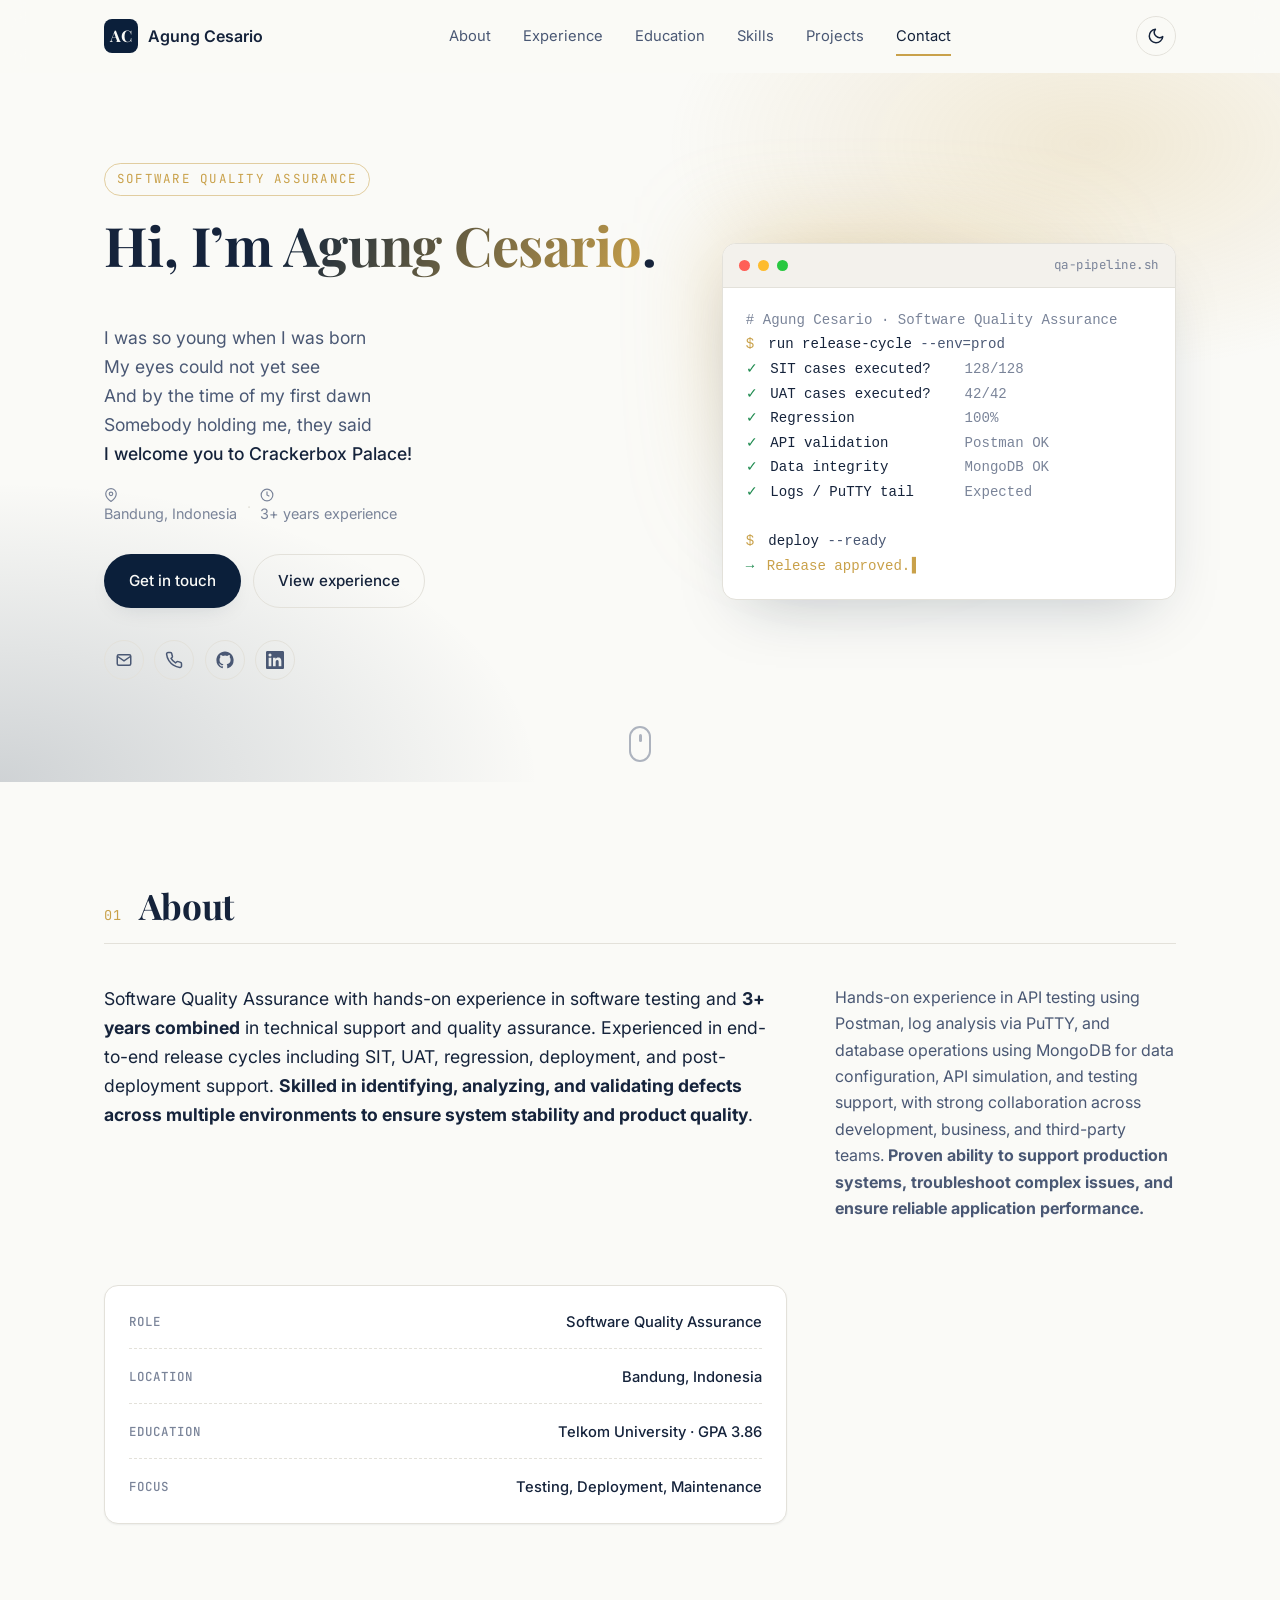
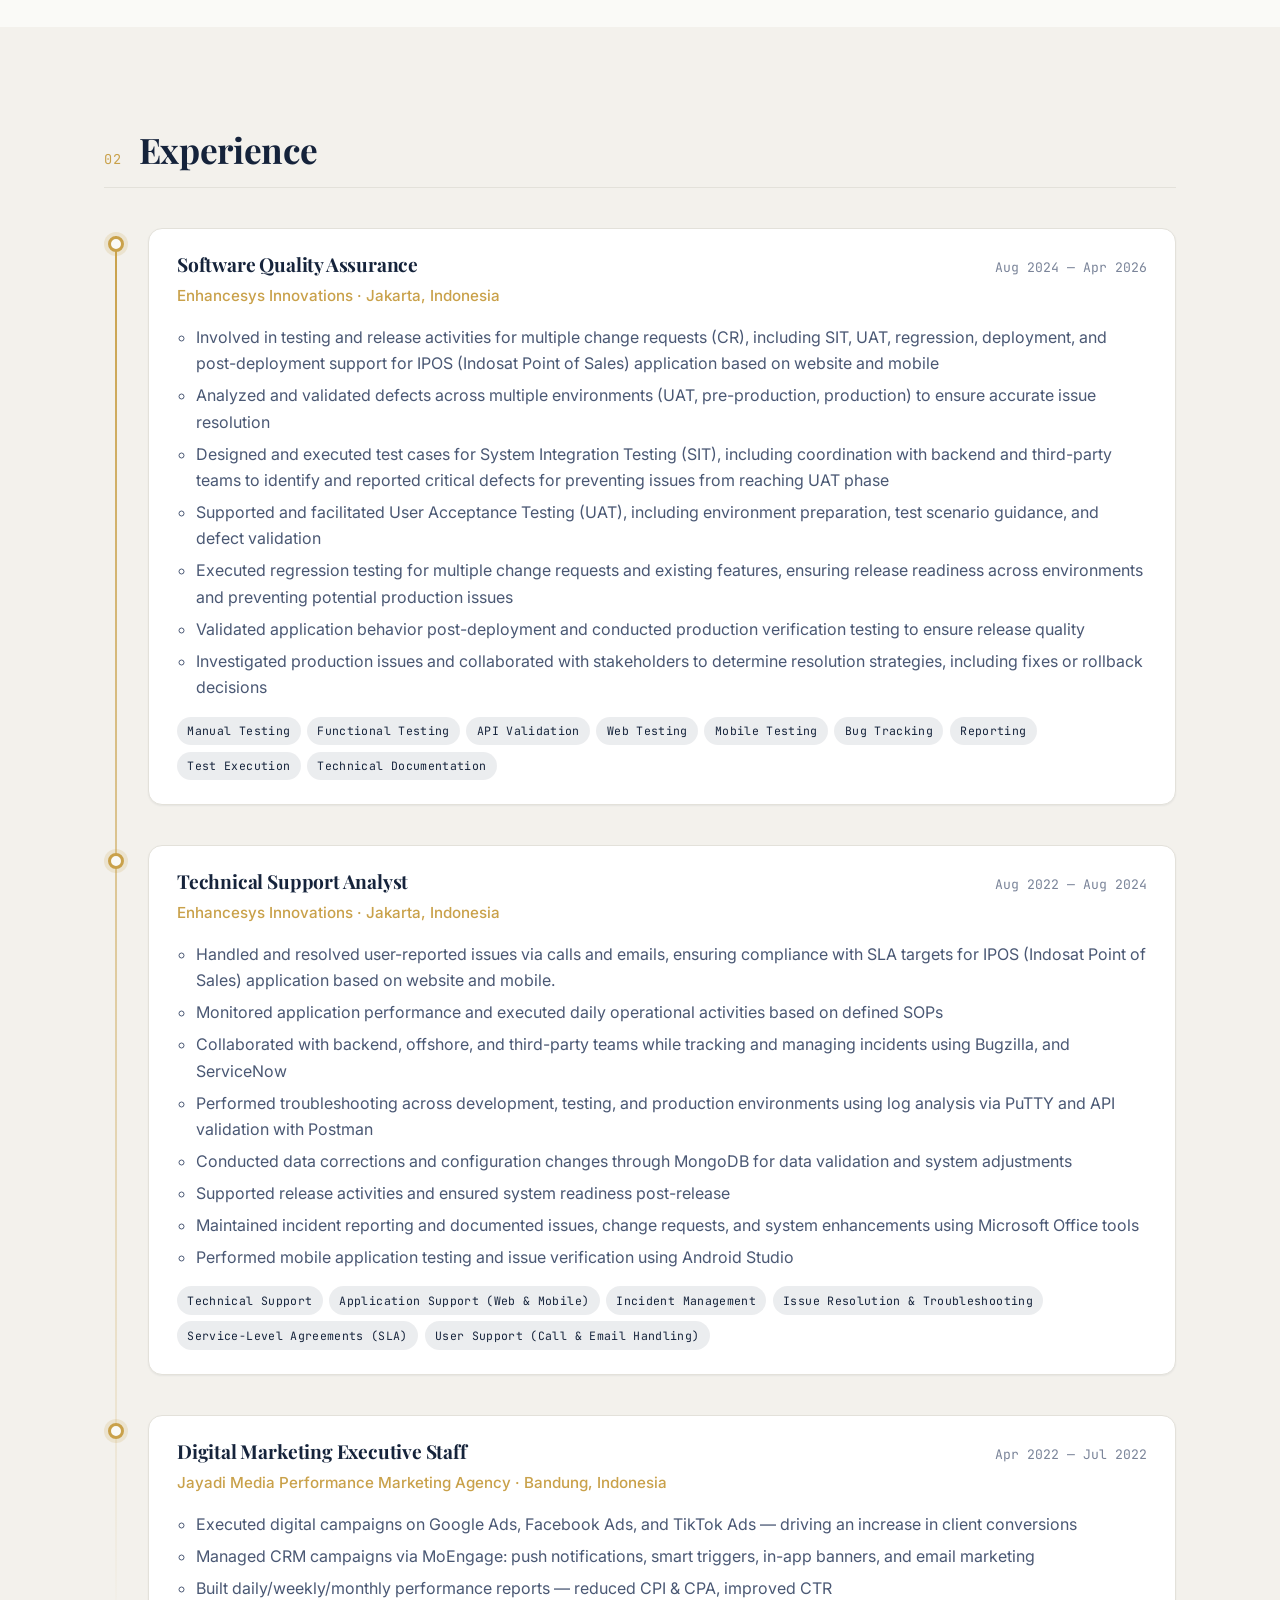
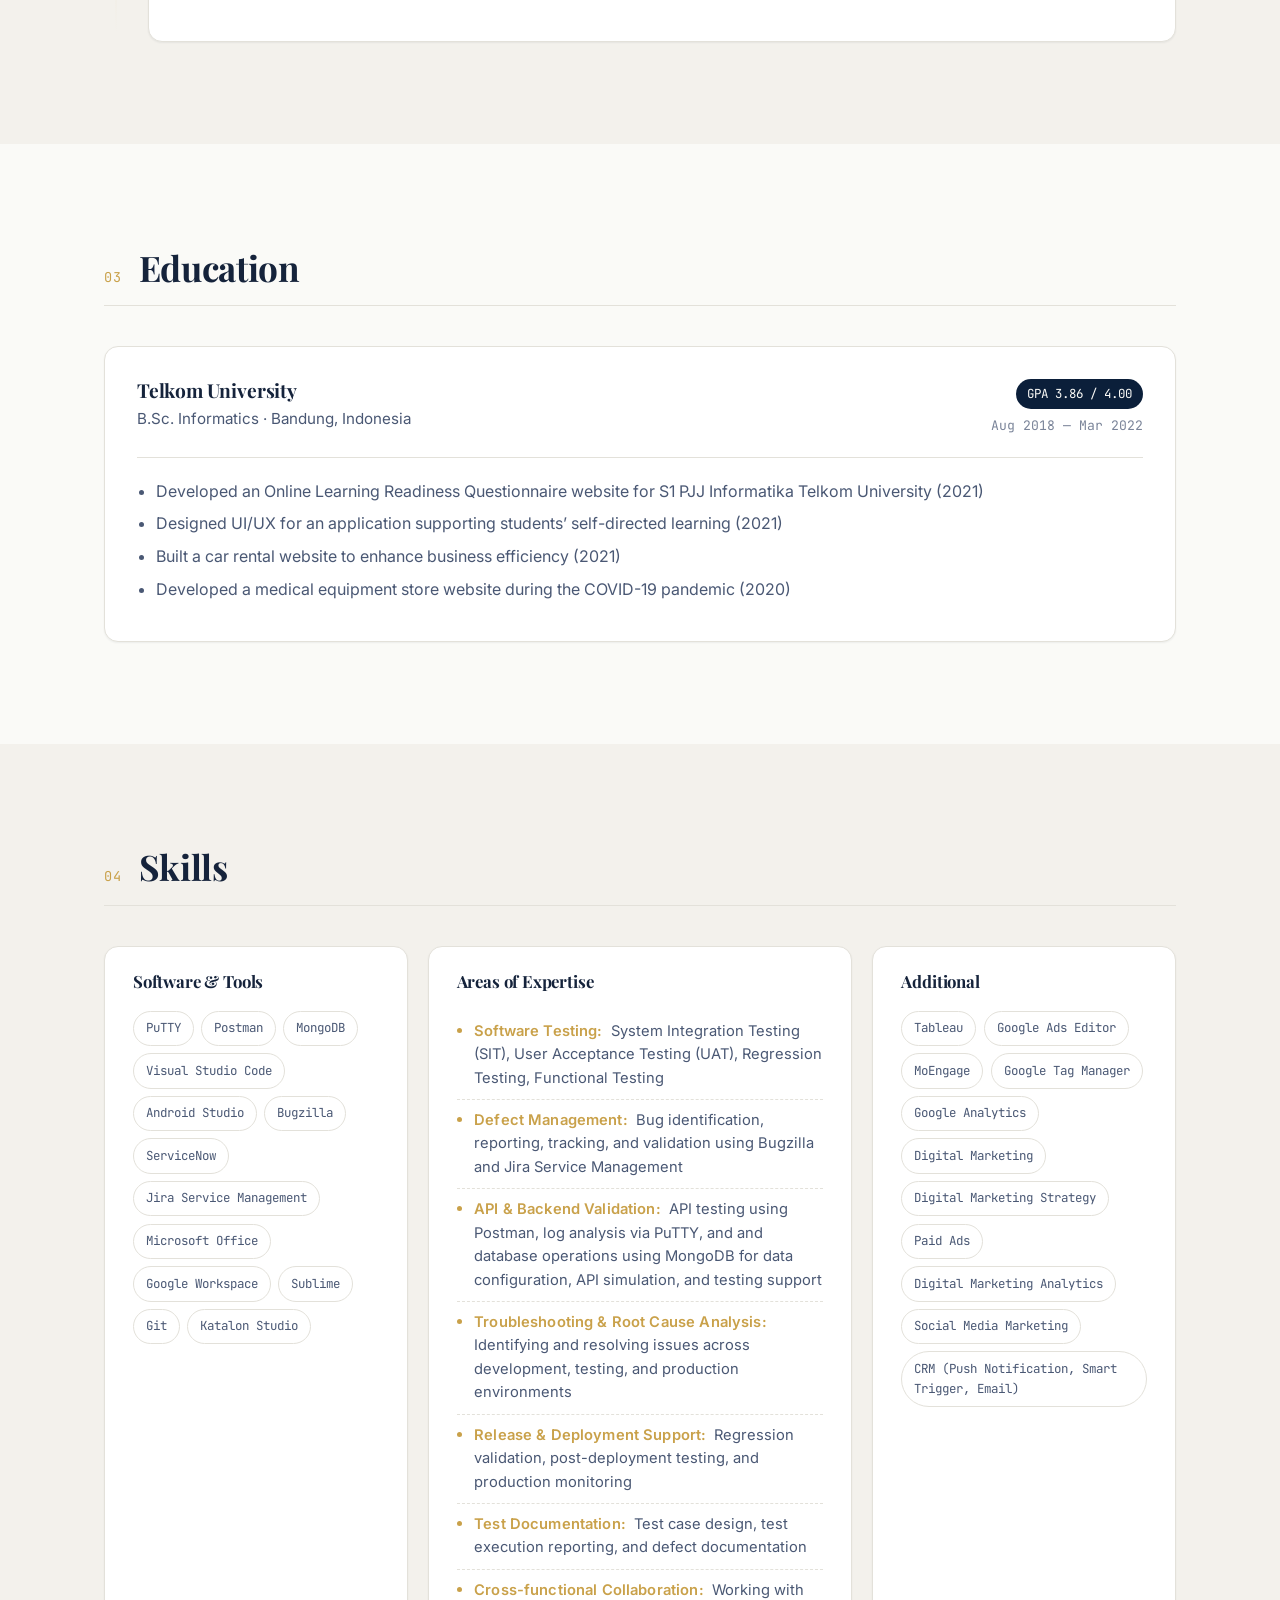
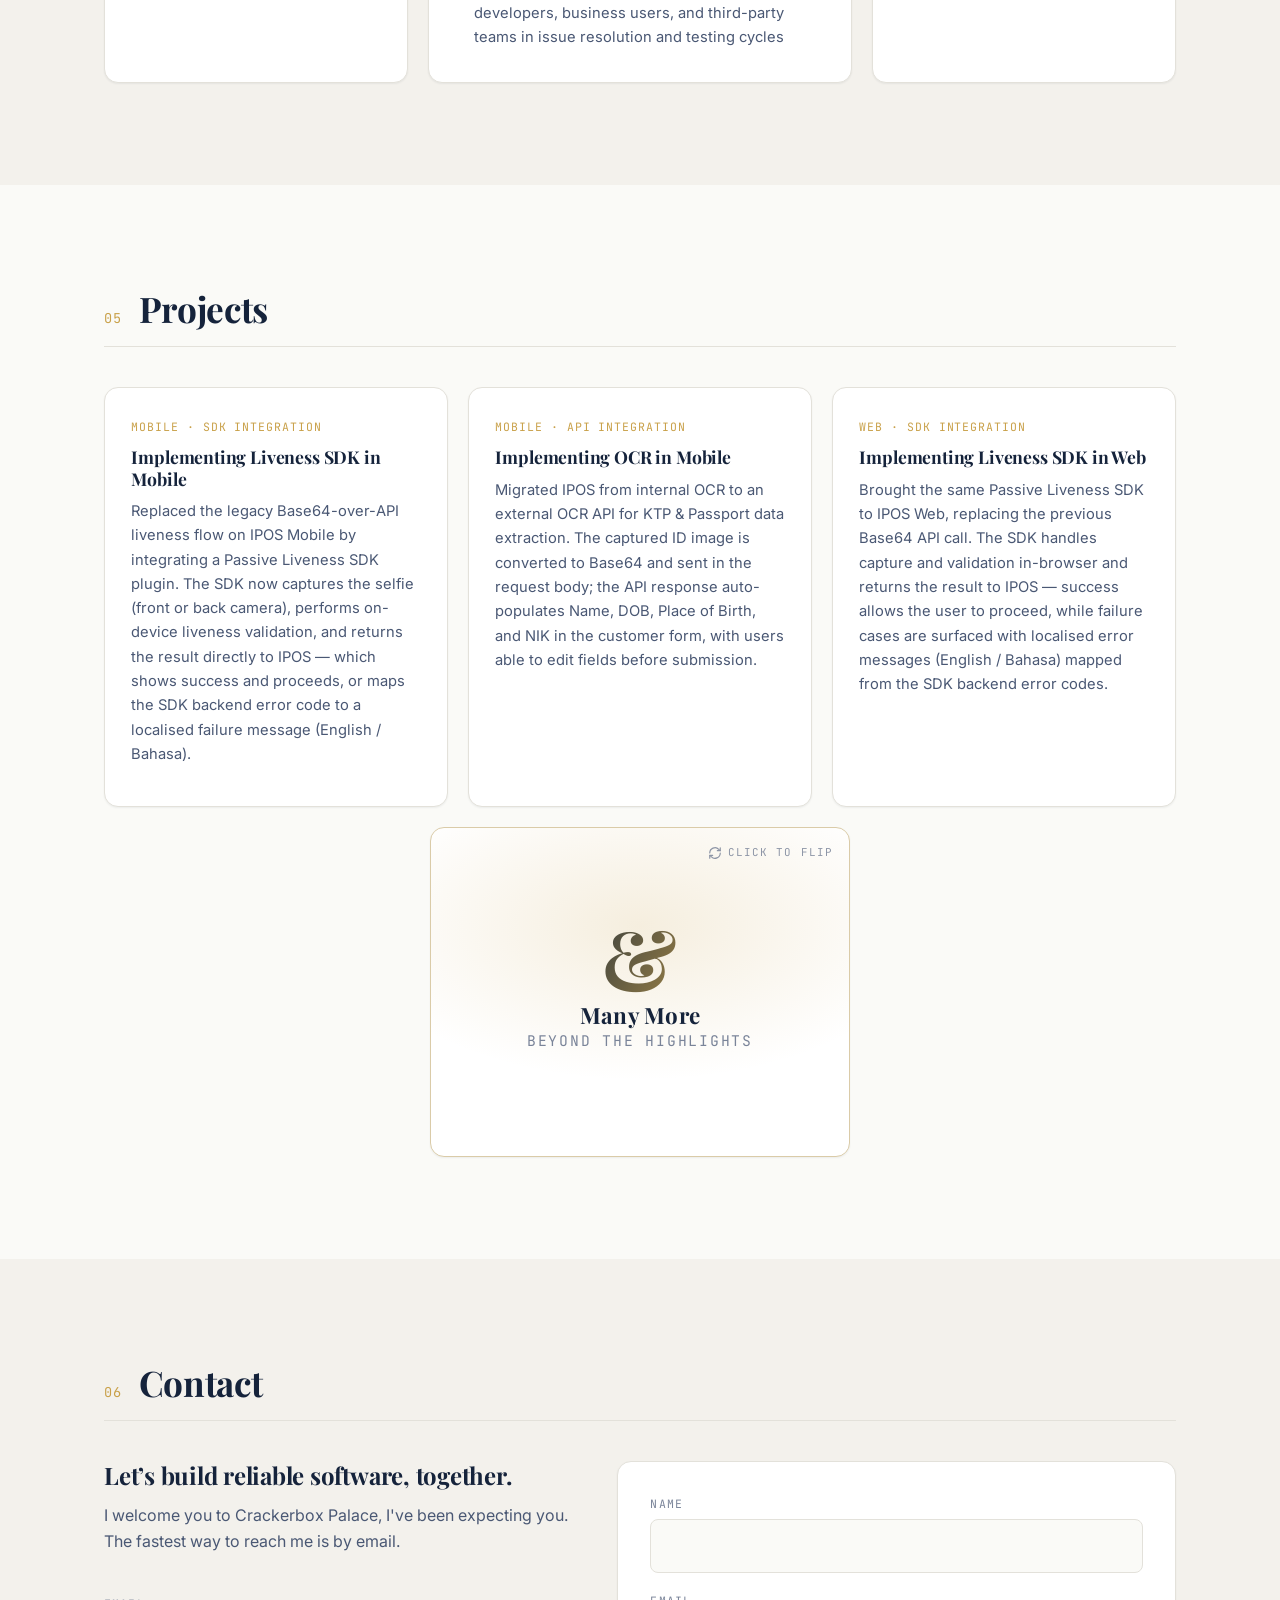
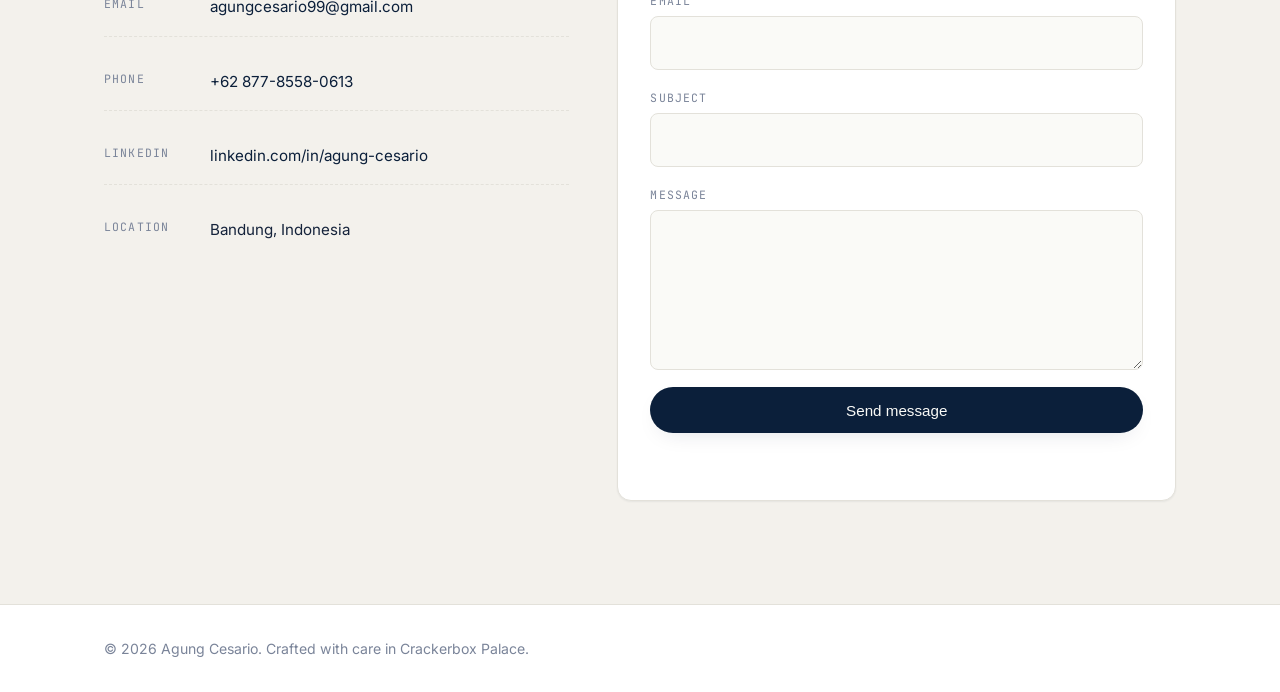
==== commit 3e03ab46: "fix: flip card project not see-through, center layout" ====
--- a/index.html
+++ b/index.html
@@ -133,21 +133,21 @@
         <div class="about-grid">
           <p class="lead">
             Software Quality Assurance with hands-on experience in software testing and
-            <strong>3+ years combined</strong> in technical support and quality assurance. I work across
-            end-to-end release cycles — SIT, UAT, regression, and post-deployment validation — to ensure
-            system stability and product quality.
+            <strong>3+ years combined</strong> in technical support and quality assurance. Experienced in end-to-end release cycles
+            including SIT, UAT, regression, deployment, and post-deployment support. <strong>Skilled in identifying,
+            analyzing, and validating defects across multiple environments to ensure system stability and product
+            quality</strong>.
           </p>
           <p>
-            I&rsquo;m skilled in identifying, analysing, and validating defects across multiple environments,
-            with hands-on experience in <strong>API testing using Postman</strong>, <strong>log analysis via PuTTY</strong>,
-            and <strong>database operations using
-            MongoDB for data configuration, API simulation, and testing support</strong>. I collaborate closely with development, business,
-            and third-party teams to support production systems and ensure reliable application performance.
+            Hands-on experience in API testing using Postman, log analysis via PuTTY, and database
+            operations using MongoDB for data configuration, API simulation, and testing support, with strong
+            collaboration across development, business, and third-party teams. <strong>Proven ability to support production
+            systems, troubleshoot complex issues, and ensure reliable application performance.</strong>  
           </p>
 
           <ul class="quick-facts">
             <li><strong>Role</strong><span>Software Quality Assurance</span></li>
-            <li><strong>Location</strong><span>Bandung, ID</span></li>
+            <li><strong>Location</strong><span>Bandung, Indonesia </span></li>
             <li><strong>Education</strong><span>Telkom University · GPA 3.86</span></li>
             <li><strong>Focus</strong><span>Testing, Deployment, Maintenance</span></li>
           </ul>
@@ -173,13 +173,19 @@
               </div>
               <p class="t-company">Enhancesys Innovations · Jakarta, Indonesia</p>
               <ul>
-                <li>Contributed to end-to-end release cycle including SIT, UAT, regression, deployment validation, and post-production monitoring.</li>
-                <li>Analyzed and validated defects across multiple environments (UAT, pre-production, production) to ensure accurate issue resolution.</li>
-                <li>Designed and executed test cases for System Integration Testing (SIT), including coordination with backend and third-party teams to identified and reported critical defects for preventing issues from reaching UAT phase.</li>
-                <li>Supported and facilitated User Acceptance Testing (UAT), including environment preparation, test scenario guidance, and defect validation.</li>
-                <li>Executed regression testing for multiple change requests and existing features, ensuring release readiness across environments and preventing potential production issues.</li>
-                <li>Validated application behavior post-deployment and conducted production verification testing to ensure release quality.</li>
-                <li>Investigated production issues and collaborated with stakeholders to determine resolution strategies, including fixes or rollback decisions.</li>
+                <li>Involved in testing and release activities for multiple change requests (CR), including SIT, UAT,
+                regression, deployment, and post-deployment support for IPOS (Indosat Point of Sales)
+                application based on website and mobile</li>
+                <li>Analyzed and validated defects across multiple environments (UAT, pre-production, production)
+                to ensure accurate issue resolution</li>
+                <li>Designed and executed test cases for System Integration Testing (SIT), including coordination
+                with backend and third-party teams to identify and reported critical defects for preventing issues
+                from reaching UAT phase</li>
+                <li>Supported and facilitated User Acceptance Testing (UAT), including environment preparation,
+                test scenario guidance, and defect validation</li>
+                <li>Executed regression testing for multiple change requests and existing features, ensuring release readiness across environments and preventing potential production issues</li>
+                <li>Validated application behavior post-deployment and conducted production verification testing to ensure release quality</li>
+                <li>Investigated production issues and collaborated with stakeholders to determine resolution strategies, including fixes or rollback decisions</li>
               </ul>
               <div class="chips">
                 <span>Manual Testing</span><span>Functional Testing</span><span>API Validation</span><span>Web Testing</span><span>Mobile Testing</span><span>Bug Tracking</span><span>Reporting</span><span>Test Execution</span><span>Technical Documentation</span>
@@ -197,13 +203,14 @@
               <p class="t-company">Enhancesys Innovations · Jakarta, Indonesia</p>
               <ul>
                 <li>Handled and resolved user-reported issues via calls and emails, ensuring compliance with SLA targets for IPOS (Indosat Point of Sales) application based on website and mobile.</li>
-                <li>Monitored application performance and executed daily operational activities based on defined SOPs.</li>
-                <li>Collaborated with backend, offshore, and third-party teams while tracking and managing incidents using Bugzilla, and ServiceNow.</li>
-                <li>Performed troubleshooting across development, testing, and production environments using log analysis via PuTTY and API validation with Postman.</li>
-                <li>Conducted data corrections and configuration changes through MongoDB for data validation and system adjustments.</li>
-                <li>Supported release activities and ensured system readiness post-release.</li>
-                <li>Maintained incident reporting using Microsoft Office tools; performed mobile validation via Android Studio.</li>
-                <li>Performed basic mobile application validation using Android Studio to support issue verification.</li>
+                <li>Monitored application performance and executed daily operational activities based on defined SOPs</li>
+                <li>Collaborated with backend, offshore, and third-party teams while tracking and managing incidents using Bugzilla, and ServiceNow</li>
+                <li>Performed troubleshooting across development, testing, and production environments using log analysis via PuTTY and API validation with Postman</li>
+                <li>Conducted data corrections and configuration changes through MongoDB for data validation and system adjustments</li>
+                <li>Supported release activities and ensured system readiness post-release</li>
+                <li>Maintained incident reporting and documented issues, change requests, and system
+                enhancements using Microsoft Office tools</li>
+                <li>Performed mobile application testing and issue verification using Android Studio</li>
               </ul>
               <div class="chips">
                 <span>Technical Support</span><span>Application Support (Web & Mobile)</span><span>Incident Management</span><span>Issue Resolution & Troubleshooting</span><span>Service-Level Agreements (SLA)</span><span>User Support (Call & Email Handling)</span>
@@ -220,9 +227,9 @@
               </div>
               <p class="t-company">Jayadi Media Performance Marketing Agency · Bandung, Indonesia</p>
               <ul>
-                <li>Executed digital campaigns on Google Ads, Facebook Ads, and TikTok Ads — driving a <strong>68% increase</strong> in client conversions.</li>
-                <li>Managed CRM campaigns via MoEngage: push notifications, smart triggers, in-app banners, and email marketing.</li>
-                <li>Built daily/weekly/monthly performance reports — reduced CPI &amp; CPA, improved CTR.</li>
+                <li>Executed digital campaigns on Google Ads, Facebook Ads, and TikTok Ads — driving an increase in client conversions</li>
+                <li>Managed CRM campaigns via MoEngage: push notifications, smart triggers, in-app banners, and email marketing</li>
+                <li>Built daily/weekly/monthly performance reports — reduced CPI &amp; CPA, improved CTR</li>
               </ul>
               <div class="chips">
               </div>
@@ -252,10 +259,10 @@
             </div>
           </div>
           <ul>
-            <li>Developed an Online Learning Readiness Questionnaire website for S1 PJJ Informatika Telkom University (2021).</li>
-            <li>Designed UI/UX for an application supporting students&rsquo; self-directed learning (2021).</li>
-            <li>Built a car rental website to enhance business efficiency (2021).</li>
-            <li>Developed a medical equipment store website during the COVID-19 pandemic (2020).</li>
+            <li>Developed an Online Learning Readiness Questionnaire website for S1 PJJ Informatika Telkom University (2021)</li>
+            <li>Designed UI/UX for an application supporting students&rsquo; self-directed learning (2021)</li>
+            <li>Built a car rental website to enhance business efficiency (2021)</li>
+            <li>Developed a medical equipment store website during the COVID-19 pandemic (2020)</li>
           </ul>
         </article>
       </div>
@@ -273,11 +280,10 @@
           <div class="skill-card">
             <h3>Software &amp; Tools</h3>
             <div class="tag-cloud">
-              <span>PuTTY</span><span>Postman</span><span>MongoDB
-              </span><span>Bugzilla</span>
-              <span>Android Studio</span><span>Microsoft Office</span><span>Google Workspace</span>
-              <span>ServiceNow</span><span>Jira Service Management</span><span>Sublime</span>
-              <span>Visual Studio Code</span><span>Git</span><span>Katalon Studio</span>
+              <span>PuTTY</span><span>Postman</span><span>MongoDB</span>
+              <span>Visual Studio Code</span><span>Android Studio</span><span>Bugzilla</span>
+              <span>ServiceNow</span><span>Jira Service Management</span><span>Microsoft Office</span><span>Google Workspace</span>
+              <span>Sublime</span><span>Git</span><span>Katalon Studio</span>
             </div>
           </div>
 
@@ -341,6 +347,29 @@
             <p>Brought the same Passive Liveness SDK to IPOS Web, replacing the previous Base64 API call. The SDK handles capture and validation in-browser and returns the result to IPOS — success allows the user to proceed, while failure cases are surfaced with localised error messages (English / Bahasa) mapped from the SDK backend error codes.</p>
             <ul class="project-stack">
             </ul>
+          </article>
+
+          <article class="project project-flip" tabindex="0" role="button" aria-pressed="false" aria-label="Show more projects">
+            <div class="project-flip-inner">
+              <div class="project-face project-front">
+                <div class="flip-hint" aria-hidden="true">
+                  <svg width="14" height="14" viewBox="0 0 24 24" fill="none" stroke="currentColor" stroke-width="2" stroke-linecap="round" stroke-linejoin="round"><path d="M3 12a9 9 0 0 1 15.5-6.3L21 8"/><path d="M21 3v5h-5"/><path d="M21 12a9 9 0 0 1-15.5 6.3L3 16"/><path d="M3 21v-5h5"/></svg>
+                  <span>Click to flip</span>
+                </div>
+                <div class="flip-front-content">
+                  <span class="flip-amp">&amp;</span>
+                  <h3>Many More</h3>
+                  <p class="flip-tagline">Beyond the highlights</p>
+                </div>
+              </div>
+
+              <div class="project-face project-back">
+                <div class="project-tag">Ongoing Contributions</div>
+                <h3>Continuous Delivery &amp; Enhancements</h3>
+                <p>Beyond the projects highlighted above, I have contributed to numerous additional initiatives — including the rollout of new transaction features and the enhancement of existing transaction flows. Each engagement reflects the same commitment to quality, reliability, and end-to-end validation across the release cycle.</p>
+                <p class="flip-back-hint" aria-hidden="true">Click again to flip back</p>
+              </div>
+            </div>
           </article>
         </div>
       </div>
--- a/styles.css
+++ b/styles.css
@@ -634,6 +634,153 @@
 }
 .project-stack li::after { content: "·"; margin-left: .35rem; color: var(--line); }
 .project-stack li:last-child::after { content: ""; }
+
+/* ----- Flip card project ----- */
+.project-flip {
+  padding: 0;
+  background: transparent;
+  border: 0;
+  box-shadow: none;
+  perspective: 1200px;
+  cursor: pointer;
+  overflow: visible;
+  align-self: stretch;
+  /* Center this card horizontally when it lands alone in its row */
+  grid-column: 1 / -1;
+  justify-self: center;
+  width: 100%;
+  max-width: 420px;
+}
+.project-flip::before { display: none; }
+.project-flip:hover { transform: none; box-shadow: none; border-color: transparent; }
+.project-flip:focus-visible { outline: 2px solid var(--gold); outline-offset: 4px; border-radius: var(--radius); }
+
+.project-flip-inner {
+  position: relative;
+  display: grid;
+  grid-template-areas: "stack";
+  width: 100%;
+  height: 100%;
+  min-height: 280px;
+  transform-style: preserve-3d;
+  transition: transform .8s cubic-bezier(.2, .8, .2, 1);
+}
+.project-flip.is-flipped .project-flip-inner { transform: rotateY(180deg); }
+
+.project-face {
+  grid-area: stack;
+  position: relative;
+  background: var(--surface);
+  border: 1px solid var(--line);
+  border-radius: var(--radius);
+  padding: 1.5rem 1.65rem;
+  box-shadow: var(--shadow-sm);
+  -webkit-backface-visibility: hidden;
+  backface-visibility: hidden;
+  display: flex;
+  flex-direction: column;
+  transform: rotateY(0deg); /* force own 3D context (Safari fix) */
+  isolation: isolate;
+  transition: border-color .25s var(--ease), box-shadow .25s var(--ease);
+}
+
+.project-front {
+  align-items: center;
+  justify-content: center;
+  text-align: center;
+  background:
+    radial-gradient(420px 220px at 50% 30%, color-mix(in srgb, var(--gold) 18%, transparent), transparent 70%),
+    var(--surface);
+  border-color: color-mix(in srgb, var(--gold) 35%, var(--line));
+  overflow: hidden;
+}
+.project-front::after {
+  content: "";
+  position: absolute;
+  inset: -1px;
+  border-radius: var(--radius);
+  background: linear-gradient(135deg, color-mix(in srgb, var(--gold) 30%, transparent), transparent 60%);
+  opacity: 0;
+  transition: opacity .3s var(--ease);
+  pointer-events: none;
+}
+.project-flip:hover .project-front { border-color: var(--gold); box-shadow: var(--shadow-md); }
+.project-flip:hover .project-front::after { opacity: 1; }
+
+.flip-hint {
+  position: absolute;
+  top: 1rem; right: 1rem;
+  display: inline-flex;
+  align-items: center;
+  gap: .35rem;
+  font-family: var(--font-mono);
+  font-size: .68rem;
+  letter-spacing: .1em;
+  text-transform: uppercase;
+  color: var(--muted);
+  opacity: .85;
+}
+.flip-hint svg { animation: flipSpin 4s linear infinite; }
+.project-flip:hover .flip-hint { color: var(--gold); }
+@keyframes flipSpin {
+  0%   { transform: rotate(0deg); }
+  100% { transform: rotate(360deg); }
+}
+
+.flip-front-content { position: relative; z-index: 1; }
+.flip-amp {
+  display: block;
+  font-family: var(--font-serif);
+  font-size: clamp(3.6rem, 7vw, 5.2rem);
+  font-weight: 700;
+  line-height: 1;
+  background: linear-gradient(120deg, var(--navy), var(--gold));
+  -webkit-background-clip: text;
+  background-clip: text;
+  color: transparent;
+  margin-bottom: .25rem;
+}
+.project-front h3 {
+  margin: 0;
+  font-size: 1.4rem;
+  letter-spacing: .01em;
+}
+.flip-tagline {
+  font-family: var(--font-mono);
+  font-size: .78rem;
+  letter-spacing: .12em;
+  text-transform: uppercase;
+  color: var(--muted);
+  margin: .5rem 0 0;
+}
+
+.project-back {
+  transform: rotateY(180deg);
+  background:
+    linear-gradient(160deg, color-mix(in srgb, var(--navy) 6%, var(--surface)), var(--surface));
+  border-color: color-mix(in srgb, var(--gold) 25%, var(--line));
+  justify-content: center;
+}
+[data-theme="dark"] .project-back {
+  background: linear-gradient(160deg, color-mix(in srgb, var(--gold) 8%, var(--surface)), var(--surface));
+}
+.project-back .project-tag { margin-bottom: .55rem; }
+.project-back h3 { margin: 0 0 .65rem; font-size: 1.1rem; }
+.project-back p { font-size: .92rem; margin: 0 0 1rem; }
+.flip-back-hint {
+  margin-top: auto !important;
+  font-family: var(--font-mono);
+  font-size: .7rem !important;
+  letter-spacing: .1em;
+  text-transform: uppercase;
+  color: var(--muted) !important;
+  text-align: right;
+}
+
+@media (prefers-reduced-motion: reduce) {
+  .project-flip-inner { transition: none; }
+  .flip-hint svg { animation: none; }
+}
 
 /* ----- Contact ----- */
 .contact-grid {
